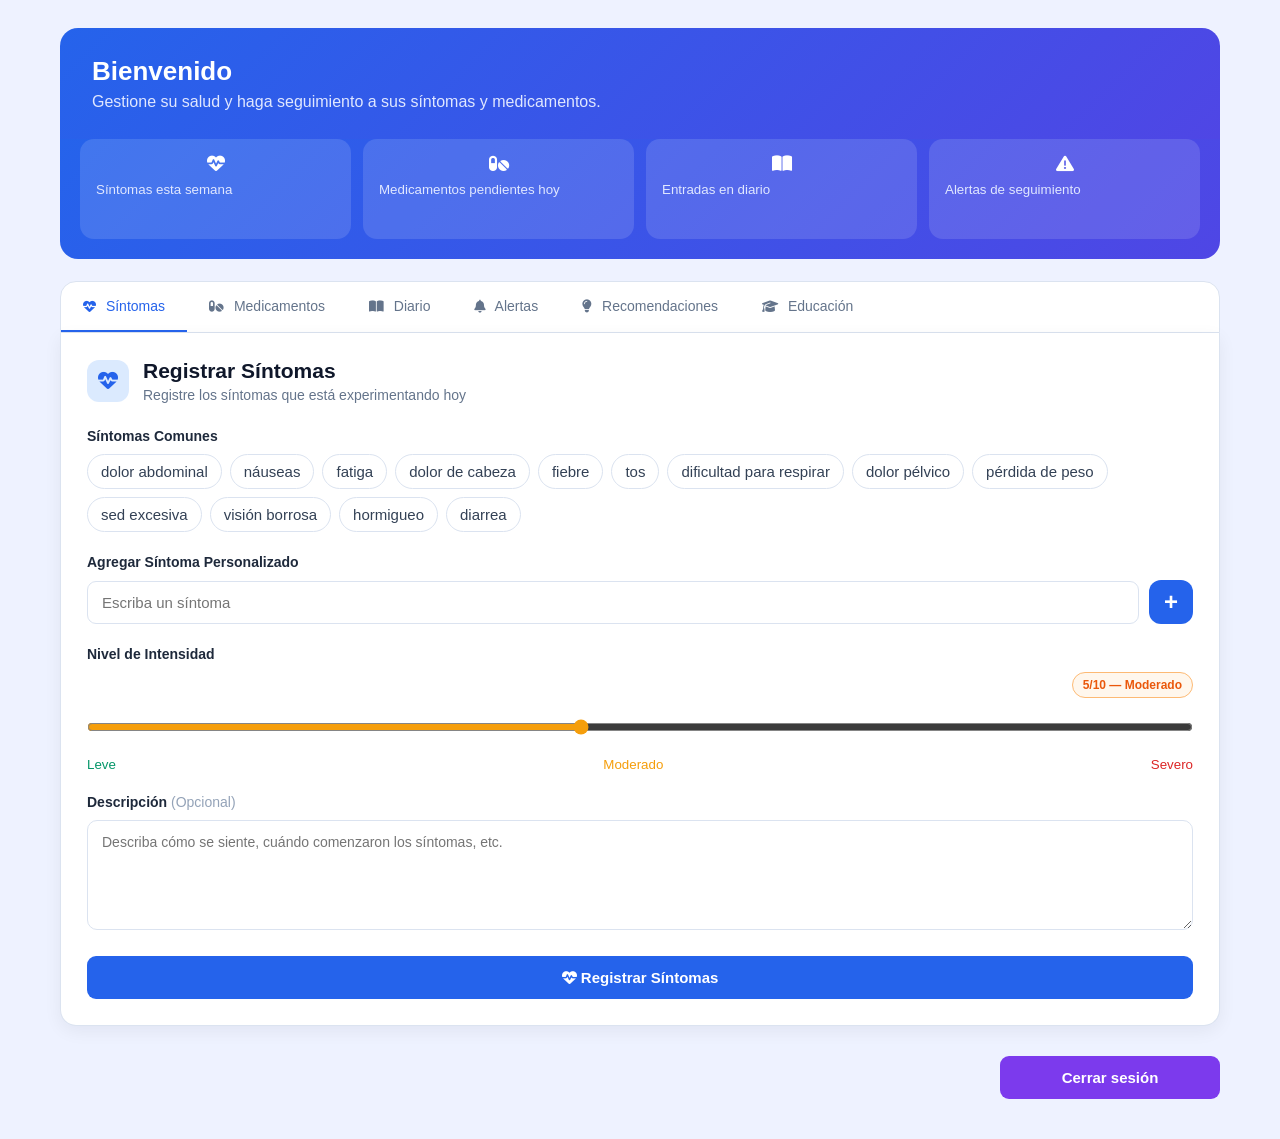
==== panelPaciente.html @ f6b85799 "Primer commit" ====
<!DOCTYPE html>
<html lang="es">

<head>

    <meta charset="UTF-8">
    <meta name="viewport" content="width=device-width, initial-scale=1.0">

    <title>Sistema PyP - Panel del Paciente</title>

    <link rel="stylesheet" href="style.css">

    <link
        rel="stylesheet"
        href="https://cdnjs.cloudflare.com/ajax/libs/font-awesome/6.5.2/css/all.min.css"
    >

</head>


<body>

    <div class="panel">


        <!-- =========================
             ENCABEZADO
             ========================= -->

        <header class="encabezado-paciente">

            <div>

                <h1>Bienvenido</h1>

                <p>
                    Gestione su salud y haga seguimiento a sus síntomas y medicamentos.
                </p>

            </div>

        </header>



        <!-- =========================
             RESUMEN
             ========================= -->

        <section class="resumen">

            <div class="tarjeta-resumen">

                <span class="icono">
                    <i class="fa-solid fa-heart-pulse"></i>
                </span>

                <small>
                    Síntomas esta semana
                </small>

            </div>


            <div class="tarjeta-resumen">

                <span class="icono">
                    <i class="fa-solid fa-pills"></i>
                </span>

                <small>
                    Medicamentos pendientes hoy
                </small>

            </div>


            <div class="tarjeta-resumen">

                <span class="icono">
                    <i class="fa-solid fa-book-open"></i>
                </span>

                <small>
                    Entradas en diario
                </small>

            </div>


            <div class="tarjeta-resumen">

                <span class="icono">
                    <i class="fa-solid fa-triangle-exclamation"></i>
                </span>

                <small>
                    Alertas de seguimiento
                </small>

            </div>

        </section>



        <!-- =========================
             NAVEGACIÓN
             ========================= -->

        <nav class="navegacion">

            <a
                href="#sintomas"
                class="activo"
                onclick="mostrarModulo('sintomas', this)"
            >
                <i class="fa-solid fa-heart-pulse"></i>
                Síntomas
            </a>


            <a
                href="#medicamentos"
                onclick="mostrarModulo('medicamentos', this)"
            >
                <i class="fa-solid fa-pills"></i>
                Medicamentos
            </a>


            <a
                href="#diario"
                onclick="mostrarModulo('diario', this)"
            >
                <i class="fa-solid fa-book-open"></i>
                Diario
            </a>


            <a
                href="#alertas"
                onclick="mostrarModulo('alertas', this)"
            >
                <i class="fa-solid fa-bell"></i>
                Alertas
            </a>


            <a
                href="#recomendaciones"
                onclick="mostrarModulo('recomendaciones', this)"
            >
                <i class="fa-solid fa-lightbulb"></i>
                Recomendaciones
            </a>


            <a
                href="#educacion"
                onclick="mostrarModulo('educacion', this)"
            >
                <i class="fa-solid fa-graduation-cap"></i>
                Educación
            </a>

        </nav>



        <!-- =========================
             CONTENIDO
             ========================= -->

        <main class="contenido-panel">


            <!-- =========================
                 SÍNTOMAS
                 ========================= -->

            <section id="sintomas">

                <div class="titulo-seccion">

                    <div class="icono-seccion">

                        <i class="fa-solid fa-heart-pulse"></i>

                    </div>


                    <div>

                        <h2>
                            Registrar Síntomas
                        </h2>

                        <p>
                            Registre los síntomas que está experimentando hoy
                        </p>

                    </div>

                </div>



                <h3>
                    Síntomas Comunes
                </h3>


                <div class="sintomas">

                    <button type="button">
                        dolor abdominal
                    </button>

                    <button type="button">
                        náuseas
                    </button>

                    <button type="button">
                        fatiga
                    </button>

                    <button type="button">
                        dolor de cabeza
                    </button>

                    <button type="button">
                        fiebre
                    </button>

                    <button type="button">
                        tos
                    </button>

                    <button type="button">
                        dificultad para respirar
                    </button>

                    <button type="button">
                        dolor pélvico
                    </button>

                    <button type="button">
                        pérdida de peso
                    </button>

                    <button type="button">
                        sed excesiva
                    </button>

                    <button type="button">
                        visión borrosa
                    </button>

                    <button type="button">
                        hormigueo
                    </button>

                    <button type="button">
                        diarrea
                    </button>

                </div>



                <h3>
                    Agregar Síntoma Personalizado
                </h3>


                <div class="campo-sintoma">

                    <input
                        type="text"
                        placeholder="Escriba un síntoma"
                    >

                    <button
                        type="button"
                        class="boton-agregar"
                    >
                        +
                    </button>

                </div>



                <h3>
                    Nivel de Intensidad
                </h3>


                <div class="intensidad">

                    <span>
                        5/10 — Moderado
                    </span>


                    <input
                        type="range"
                        min="1"
                        max="10"
                        value="5"
                    >


                    <div class="niveles">

                        <small>
                            Leve
                        </small>

                        <small>
                            Moderado
                        </small>

                        <small>
                            Severo
                        </small>

                    </div>

                </div>



                <h3>
                    Descripción
                    <span>(Opcional)</span>
                </h3>


                <textarea
                    placeholder="Describa cómo se siente, cuándo comenzaron los síntomas, etc."
                ></textarea>



                <button
                    class="boton-principal"
                    type="button"
                >

                    <i class="fa-solid fa-heart-pulse"></i>

                    Registrar Síntomas

                </button>

            </section>



            <!-- =========================
                 MEDICAMENTOS
                 ========================= -->

            <section
                id="medicamentos"
                class="modulo-paciente"
            >

                <div class="titulo-seccion">

                    <div class="icono-seccion icono-medicamentos">

                        <i class="fa-solid fa-pills"></i>

                    </div>


                    <div>

                        <h2>
                            Gestión de Medicamentos
                        </h2>

                        <p>
                            Registre y haga seguimiento a sus medicamentos.
                        </p>

                    </div>

                </div>



                <div class="formulario-medicamento">

                    <div>

                        <label>
                            Medicamento
                        </label>

                        <input
                            type="text"
                            placeholder="Ej. Acetaminofén"
                        >

                    </div>


                    <div>

                        <label>
                            Dosis
                        </label>

                        <input
                            type="text"
                            placeholder="Ej. 500 mg"
                        >

                    </div>


                    <div>

                        <label>
                            Frecuencia
                        </label>

                        <input
                            type="text"
                            placeholder="Ej. Cada 8 horas"
                        >

                    </div>


                    <div>

                        <label>
                            Hora
                        </label>

                        <input type="time">

                    </div>

                </div>



                <button
                    type="button"
                    class="boton-principal"
                >

                    <i class="fa-solid fa-plus"></i>

                    Agregar medicamento

                </button>



                <h3>
                    Medicamentos registrados
                </h3>


                <div class="tarjeta-medicamento">

                    <div class="medicamento-icono">

                        <i class="fa-solid fa-pills"></i>

                    </div>


                    <div>

                        <strong>
                            Acetaminofén
                        </strong>

                        <p>
                            500 mg · Cada 8 horas · 8:00 a. m.
                        </p>

                        <small>
                            Próxima toma: 8:00 p. m.
                        </small>

                    </div>

                </div>

            </section>



            <!-- =========================
                 DIARIO
                 ========================= -->

            <section
                id="diario"
                class="modulo-paciente"
            >

                <div class="titulo-seccion">

                    <div class="icono-seccion icono-diario">

                        <i class="fa-solid fa-book-open"></i>

                    </div>


                    <div>

                        <h2>
                            Diario de Salud
                        </h2>

                        <p>
                            Registre cómo se siente y haga seguimiento a su bienestar.
                        </p>

                    </div>

                </div>



                <label>
                    ¿Cómo se siente hoy?
                </label>


                <textarea
                    placeholder="Escriba cómo se siente, cambios en su estado de ánimo, síntomas u otra información importante..."
                ></textarea>



                <button
                    type="button"
                    class="boton-principal"
                >

                    <i class="fa-solid fa-floppy-disk"></i>

                    Guardar entrada

                </button>



                <h3>
                    Última entrada
                </h3>


                <div class="entrada-diario">

                    <strong>
                        Hoy
                    </strong>

                    <p>
                        Me siento mejor que ayer. Presenté un poco de cansancio durante la mañana.
                    </p>

                </div>

            </section>



            <!-- =========================
                 ALERTAS
                 ========================= -->

            <section
                id="alertas"
                class="modulo-paciente"
            >

                <div class="titulo-seccion">

                    <div class="icono-seccion icono-alertas">

                        <i class="fa-solid fa-bell"></i>

                    </div>


                    <div>

                        <h2>
                            Alertas
                        </h2>

                        <p>
                            Revise sus recordatorios y alertas de seguimiento.
                        </p>

                    </div>

                </div>



                <div class="tarjeta-alerta">

                    <div class="alerta-icono">

                        <i class="fa-solid fa-pills"></i>

                    </div>


                    <div>

                        <strong>
                            Recordatorio de medicamento
                        </strong>

                        <p>
                            Recuerde tomar Acetaminofén 500 mg.
                        </p>

                        <small>
                            Próxima toma: 8:00 p. m.
                        </small>

                    </div>

                </div>



                <div class="tarjeta-alerta alerta-seguimiento">

                    <div class="alerta-icono">

                        <i class="fa-solid fa-heart-pulse"></i>

                    </div>


                    <div>

                        <strong>
                            Seguimiento de síntomas
                        </strong>

                        <p>
                            Se recomienda continuar registrando los síntomas para observar su evolución.
                        </p>

                    </div>

                </div>

            </section>



            <!-- =========================
                 RECOMENDACIONES
                 ========================= -->

            <section
                id="recomendaciones"
                class="modulo-paciente"
            >

                <div class="titulo-seccion">

                    <div class="icono-seccion icono-recomendaciones">

                        <i class="fa-solid fa-lightbulb"></i>

                    </div>


                    <div>

                        <h2>
                            Recomendaciones
                        </h2>

                        <p>
                            Recomendaciones generales de promoción y prevención.
                        </p>

                    </div>

                </div>



                <div class="lista-recomendaciones">


                    <div class="tarjeta-recomendacion">

                        <i class="fa-solid fa-glass-water"></i>

                        <div>

                            <strong>
                                Mantenga una buena hidratación
                            </strong>

                            <p>
                                Consuma agua durante el día y mantenga hábitos adecuados de hidratación.
                            </p>

                        </div>

                    </div>



                    <div class="tarjeta-recomendacion">

                        <i class="fa-solid fa-apple-whole"></i>

                        <div>

                            <strong>
                                Alimentación equilibrada
                            </strong>

                            <p>
                                Procure mantener una alimentación variada y equilibrada.
                            </p>

                        </div>

                    </div>



                    <div class="tarjeta-recomendacion">

                        <i class="fa-solid fa-person-walking"></i>

                        <div>

                            <strong>
                                Actividad física
                            </strong>

                            <p>
                                Realice actividad física de acuerdo con sus condiciones y posibilidades.
                            </p>

                        </div>

                    </div>



                    <div class="tarjeta-recomendacion">

                        <i class="fa-solid fa-user-doctor"></i>

                        <div>

                            <strong>
                                Consulta profesional
                            </strong>

                            <p>
                                Ante síntomas persistentes o preocupantes, consulte a un profesional de salud.
                            </p>

                        </div>

                    </div>


                </div>



                <div class="nota-preventiva">

                    <i class="fa-solid fa-circle-info"></i>

                    Las recomendaciones son de carácter preventivo y educativo
                    y no sustituyen la valoración de un profesional de salud.

                </div>

            </section>



            <!-- =========================
                 EDUCACIÓN
                 ========================= -->

            <section
                id="educacion"
                class="modulo-paciente"
            >

                <div class="titulo-seccion">

                    <div class="icono-seccion icono-educacion">

                        <i class="fa-solid fa-graduation-cap"></i>

                    </div>


                    <div>

                        <h2>
                            Material Educativo
                        </h2>

                        <p>
                            Información para fortalecer sus hábitos de prevención.
                        </p>

                    </div>

                </div>



                <div class="material-grid">


                    <div class="tarjeta-educativa">

                        <i class="fa-solid fa-apple-whole"></i>

                        <h3>
                            Alimentación saludable
                        </h3>

                        <p>
                            Recomendaciones para mantener hábitos de alimentación saludables.
                        </p>

                        <button type="button">
                            Ver información
                        </button>

                    </div>



                    <div class="tarjeta-educativa">

                        <i class="fa-solid fa-person-running"></i>

                        <h3>
                            Actividad física
                        </h3>

                        <p>
                            Importancia de mantener actividad física de manera regular.
                        </p>

                        <button type="button">
                            Ver información
                        </button>

                    </div>



                    <div class="tarjeta-educativa">

                        <i class="fa-solid fa-shield-heart"></i>

                        <h3>
                            Prevención de enfermedades
                        </h3>

                        <p>
                            Información general sobre hábitos de prevención y cuidado de la salud.
                        </p>

                        <button type="button">
                            Ver información
                        </button>

                    </div>



                    <div class="tarjeta-educativa">

                        <i class="fa-solid fa-capsules"></i>

                        <h3>
                            Uso responsable de medicamentos
                        </h3>

                        <p>
                            Recomendaciones generales para el uso adecuado y responsable de medicamentos.
                        </p>

                        <button type="button">
                            Ver información
                        </button>

                    </div>


                </div>

            </section>


        </main>



        <!-- =========================
             CERRAR SESIÓN
             ========================= -->

        <div class="cerrar">

            <button
                type="button"
                onclick="window.location.href='index.html'"
            >
                Cerrar sesión
            </button>

        </div>


    </div>



    <!-- =========================
         JAVASCRIPT
         CAMBIO DE MÓDULOS
         ========================= -->

    <script>

        function mostrarModulo(id, enlace) {

            // Ocultar todos los módulos
            const modulos = document.querySelectorAll(
                '.contenido-panel > section'
            );

            modulos.forEach(function(modulo) {

                modulo.style.display = 'none';

            });


            // Mostrar el módulo seleccionado
            const moduloSeleccionado =
                document.getElementById(id);

            if (moduloSeleccionado) {

                moduloSeleccionado.style.display = 'block';

            }


            // Quitar la clase activo de todos los enlaces
            const enlaces =
                document.querySelectorAll('.navegacion a');

            enlaces.forEach(function(item) {

                item.classList.remove('activo');

            });


            // Activar el enlace seleccionado
            enlace.classList.add('activo');

        }



        // Mostrar Síntomas al abrir el panel

        document.addEventListener(
            'DOMContentLoaded',
            function() {

                const modulos =
                    document.querySelectorAll(
                        '.contenido-panel > section'
                    );


                modulos.forEach(function(modulo) {

                    modulo.style.display = 'none';

                });


                const sintomas =
                    document.getElementById('sintomas');


                if (sintomas) {

                    sintomas.style.display = 'block';

                }

            }
        );

    </script>


</body>

</html>
---- style.css ----
/* =========================
   ESTILOS GENERALES
   Sistema PyP
   ========================= */

* {
    box-sizing: border-box;
}

body {
    margin: 0;
    font-family: Arial, Helvetica, sans-serif;
    background: #eef2ff;
    color: #1e3a5f;
}

/* =========================
   CONTENEDOR PRINCIPAL
   ========================= */

.contenedor {
    min-height: 100vh;
    display: flex;
    justify-content: center;
    align-items: center;
    padding: 30px 20px;
}

/* =========================
   TARJETAS / FORMULARIOS
   ========================= */

.login {
    background: white;
    padding: 35px;
    border-radius: 18px;
    width: 100%;
    max-width: 420px;
    text-align: center;
    box-shadow: 0 8px 30px rgba(37, 99, 235, 0.15);
}

/* =========================
   TÍTULOS
   ========================= */

.login h1 {
    margin-top: 0;
    margin-bottom: 8px;
    color: #2563eb;
    font-size: 30px;
}

.subtitulo {
    color: #64748b;
    font-weight: normal;
    margin-top: 0;
    margin-bottom: 25px;
}

/* =========================
   CAMPOS
   ========================= */

input,
select {
    width: 100%;
    padding: 12px 14px;
    margin: 8px 0;
    border-radius: 9px;
    border: 1px solid #dbe3f0;
    background: #ffffff;
    color: #334155;
    font-size: 15px;
    outline: none;
    transition: 0.2s;
}

input:focus,
select:focus {
    border-color: #2563eb;
    box-shadow: 0 0 0 3px rgba(37, 99, 235, 0.12);
}

select {
    cursor: pointer;
}

/* =========================
   ETIQUETAS
   ========================= */

label {
    display: block;
    text-align: left;
    margin-top: 12px;
    margin-bottom: 4px;
    font-weight: bold;
    font-size: 14px;
    color: #334155;
}

/* =========================
   BOTONES
   ========================= */

button {
    width: 100%;
    padding: 13px;
    margin-top: 12px;
    background: #2563eb;
    color: white;
    border: none;
    border-radius: 9px;
    cursor: pointer;
    font-size: 15px;
    font-weight: bold;
    transition: 0.2s;
}

button:hover {
    background: #1d4ed8;
    transform: translateY(-1px);
}

/* Botón secundario */

.volver {
    margin-top: 12px;
    background: #7c3aed;
}

.volver:hover {
    background: #6d28d9;
}

/* =========================
   FILAS DE FORMULARIO
   ========================= */

.fila {
    display: flex;
    gap: 12px;
}

.fila input,
.fila select {
    width: 100%;
}

/* =========================
   MENSAJES
   ========================= */

.mensaje {
    text-align: center;
    color: #555;
    line-height: 1.5;
    margin-top: 15px;
}

/* =========================
   LISTAS
   ========================= */

.lista {
    text-align: left;
    margin: 20px 0;
    padding-left: 25px;
    color: #444;
    line-height: 1.8;
}

.lista li {
    margin-bottom: 8px;
}

/* =========================
   PIE DE PÁGINA
   ========================= */

.pie {
    margin-top: 20px;
    font-size: 12px;
    color: #64748b;
}

/* =========================
   BOTONES AGRUPADOS
   ========================= */

.botones {
    margin-top: 20px;
}

/* =========================
   ADAPTACIÓN A CELULAR
   ========================= */

@media (max-width: 600px) {

    .contenedor {
        padding: 20px 12px;
    }

    .login {
        padding: 25px 20px;
    }

    .fila {
        flex-direction: column;
        gap: 0;
    }

    .login h1 {
        font-size: 26px;
    }
}
/* =========================
   PANEL DEL PACIENTE
   ========================= */

.panel {
    width: 100%;
    max-width: 1200px;
    margin: 0 auto;
    padding: 28px 20px 40px;
}

/* Encabezado azul */

.encabezado-paciente {
    background: linear-gradient(135deg, #2563eb, #4f46e5);
    color: white;
    padding: 28px 32px;
    border-radius: 18px 18px 0 0;
}

.encabezado-paciente h1 {
    margin: 0 0 6px;
    font-size: 26px;
}

.encabezado-paciente p {
    margin: 0;
    color: #e0e7ff;
}

/* Tarjetas resumen */

.resumen {
    display: grid;
    grid-template-columns: repeat(4, 1fr);
    gap: 12px;
    background: linear-gradient(135deg, #2563eb, #4f46e5);
    padding: 0 20px 20px;
    border-radius: 0 0 18px 18px;
}

.tarjeta-resumen {
    background: rgba(255, 255, 255, 0.13);
    border-radius: 14px;
    padding: 16px;
    color: white;
    display: flex;
    flex-direction: column;
    min-height: 100px;
}

.tarjeta-resumen .icono {
    font-size: 20px;
    margin-bottom: 4px;
}

.tarjeta-resumen strong {
    font-size: 24px;
}

.tarjeta-resumen small {
    margin-top: 5px;
    color: #e0e7ff;
}

/* Navegación */

.navegacion {
    margin-top: 22px;
    background: white;
    border: 1px solid #dbe3f0;
    border-radius: 16px 16px 0 0;
    display: flex;
    overflow-x: auto;
}

.navegacion a {
    text-decoration: none;
    color: #64748b;
    padding: 16px 22px;
    border-bottom: 2px solid transparent;
    font-size: 14px;
    white-space: nowrap;
}

.navegacion a:hover,
.navegacion a.activo {
    color: #2563eb;
    border-bottom-color: #2563eb;
}

/* Contenido principal */

.contenido-panel {
    background: white;
    border: 1px solid #dbe3f0;
    border-top: none;
    padding: 26px;
    border-radius: 0 0 16px 16px;
    box-shadow: 0 5px 18px rgba(15, 23, 42, 0.06);
}

.titulo-seccion {
    display: flex;
    align-items: center;
    gap: 14px;
    margin-bottom: 25px;
}

.icono-seccion {
    width: 42px;
    height: 42px;
    border-radius: 12px;
    display: flex;
    align-items: center;
    justify-content: center;
    background: #dbeafe;
    color: #2563eb;
    font-size: 22px;
}

.titulo-seccion h2 {
    margin: 0;
    color: #0f172a;
    font-size: 21px;
}

.titulo-seccion p {
    margin: 4px 0 0;
    color: #64748b;
    font-size: 14px;
}

.contenido-panel h3 {
    margin: 22px 0 10px;
    font-size: 14px;
    color: #1e293b;
}

.contenido-panel h3 span {
    color: #94a3b8;
    font-weight: normal;
}

/* Botones de síntomas */

.sintomas {
    display: flex;
    flex-wrap: wrap;
    gap: 8px;
}

.sintomas button {
    width: auto;
    margin: 0;
    background: white;
    color: #334155;
    border: 1px solid #dbe3f0;
    border-radius: 20px;
    padding: 8px 13px;
    font-weight: normal;
}

.sintomas button:hover {
    background: #eff6ff;
    color: #2563eb;
    border-color: #93c5fd;
    transform: none;
}

/* Campo síntoma */

.campo-sintoma {
    display: flex;
    gap: 10px;
    align-items: center;
}

.campo-sintoma input {
    margin: 0;
}

.boton-agregar {
    width: 44px;
    min-width: 44px;
    height: 44px;
    margin: 0;
    padding: 0;
    border-radius: 12px;
    font-size: 24px;
}

/* Intensidad */

.intensidad {
    position: relative;
}

.intensidad > span {
    display: block;
    width: fit-content;
    margin-left: auto;
    margin-bottom: 8px;
    background: #fff7ed;
    color: #ea580c;
    border: 1px solid #fdba74;
    padding: 5px 10px;
    border-radius: 20px;
    font-size: 12px;
    font-weight: bold;
}

.intensidad input[type="range"] {
    width: 100%;
    margin: 0;
    accent-color: #f59e0b;
}

.niveles {
    display: flex;
    justify-content: space-between;
    margin-top: 5px;
}

.niveles small:nth-child(1) {
    color: #059669;
}

.niveles small:nth-child(2) {
    color: #f59e0b;
}

.niveles small:nth-child(3) {
    color: #dc2626;
}

/* Descripción */

textarea {
    width: 100%;
    min-height: 110px;
    padding: 13px 14px;
    border: 1px solid #dbe3f0;
    border-radius: 10px;
    font-family: Arial, Helvetica, sans-serif;
    font-size: 14px;
    resize: vertical;
    outline: none;
}

textarea:focus {
    border-color: #2563eb;
    box-shadow: 0 0 0 3px rgba(37, 99, 235, 0.12);
}

/* Botón principal */

.boton-principal {
    margin-top: 22px;
    background: #2563eb;
}

/* Cerrar sesión */

.cerrar {
    max-width: 220px;
    margin: 18px 0 0 auto;
}

.cerrar button {
    background: #7c3aed;
}

.cerrar button:hover {
    background: #6d28d9;
}

/* Responsive */

@media (max-width: 800px) {

    .resumen {
        grid-template-columns: repeat(2, 1fr);
    }

    .navegacion {
        overflow-x: auto;
    }
}

@media (max-width: 520px) {

    .panel {
        padding: 15px 10px 30px;
    }

    .encabezado-paciente {
        padding: 22px 18px;
    }

    .resumen {
        grid-template-columns: 1fr;
        padding: 0 14px 14px;
    }

    .contenido-panel {
        padding: 18px;
    }

    .campo-sintoma {
        align-items: stretch;
    }
}
/* =========================
   PANEL PERSONAL DE SALUD
   ========================= */

.salud-panel {
    max-width: 1200px;
}

/* Encabezado morado */

.encabezado-salud {
    background: linear-gradient(135deg, #7c3aed, #8b00e8);
    color: white;
    padding: 22px 26px;
    border-radius: 18px;
    box-shadow: 0 6px 20px rgba(124, 58, 237, 0.18);
}

.volver-busqueda {
    font-size: 14px;
    margin-bottom: 18px;
}

.paciente-info {
    display: flex;
    align-items: center;
    gap: 14px;
}

.avatar-paciente {
    width: 48px;
    height: 48px;
    border-radius: 12px;
    background: rgba(255, 255, 255, 0.18);
    display: flex;
    align-items: center;
    justify-content: center;
    font-weight: bold;
    font-size: 16px;
}

.paciente-info h1 {
    margin: 0;
    font-size: 20px;
}

.paciente-info p {
    margin: 3px 0;
    font-size: 13px;
    color: #ede9fe;
}

.datos-paciente {
    display: flex;
    gap: 9px;
    font-size: 12px;
    color: #ede9fe;
}

/* Navegación de salud */

.navegacion-salud {
    margin-top: 18px;
}

.navegacion-salud a {
    color: #64748b;
}

.navegacion-salud a:hover,
.navegacion-salud a.activo-salud {
    color: #7c3aed;
    border-bottom-color: #7c3aed;
}

/* Contenido */

.contenido-salud {
    background: white;
    border: 1px solid #dbe3f0;
    border-top: none;
    padding: 18px 16px;
    border-radius: 0 0 16px 16px;
    box-shadow: 0 5px 18px rgba(15, 23, 42, 0.06);
}

.solo-lectura {
    color: #94a3b8;
    font-size: 12px;
    margin: 0 0 14px 2px;
}

/* Registros */

.registro-sintoma {
    position: relative;
    background: #f8fafc;
    border: 1px solid #dbe3f0;
    border-radius: 14px;
    padding: 15px 16px;
    margin-bottom: 10px;
}

.fecha {
    color: #94a3b8;
    font-size: 12px;
    margin-bottom: 9px;
}

.etiquetas {
    display: flex;
    gap: 7px;
    flex-wrap: wrap;
}

.etiquetas span {
    background: white;
    border: 1px solid #dbe3f0;
    color: #334155;
    padding: 5px 9px;
    border-radius: 20px;
    font-size: 12px;
}

.registro-sintoma p {
    color: #64748b;
    font-size: 12px;
    margin: 10px 0 0;
}

/* Indicadores de intensidad */

.intensidad-moderada,
.intensidad-severa {
    position: absolute;
    top: 13px;
    right: 13px;
    padding: 5px 9px;
    border-radius: 20px;
    font-size: 11px;
    font-weight: bold;
}

.intensidad-moderada {
    background: #fff7ed;
    color: #ea580c;
    border: 1px solid #fed7aa;
}

.intensidad-severa {
    background: #fee2e2;
    color: #dc2626;
    border: 1px solid #fecaca;
}

/* Botón cerrar */

.salud-panel .cerrar button {
    background: #7c3aed;
}

.salud-panel .cerrar button:hover {
    background: #6d28d9;
}

/* Responsive */

@media (max-width: 600px) {

    .paciente-info {
        align-items: flex-start;
    }

    .datos-paciente {
        flex-wrap: wrap;
    }

    .intensidad-moderada,
    .intensidad-severa {
        position: static;
        display: inline-block;
        margin-bottom: 8px;
    }
}
/* Iconos */

.navegacion i {
    margin-right: 6px;
    font-size: 13px;
}

.tarjeta-resumen .icono {
    display: flex;
    align-items: center;
    justify-content: center;
}

.tarjeta-resumen .icono i {
    font-size: 18px;
}

.icono-seccion i {
    font-size: 20px;
}
/* =========================
   MÓDULOS DEL PACIENTE
   ========================= */

.modulo-paciente {
    margin-top: 28px;
    padding: 26px;
    background: white;
    border: 1px solid #dbe3f0;
    border-radius: 16px;
    box-shadow: 0 5px 18px rgba(15, 23, 42, 0.06);
}


/* Iconos de cada módulo */

.icono-medicamentos {
    background: #dcfce7;
    color: #16a34a;
}

.icono-diario {
    background: #fef3c7;
    color: #d97706;
}

.icono-alertas {
    background: #fee2e2;
    color: #dc2626;
}

.icono-recomendaciones {
    background: #fef3c7;
    color: #d97706;
}

.icono-educacion {
    background: #ede9fe;
    color: #7c3aed;
}


/* =========================
   MEDICAMENTOS
   ========================= */

.formulario-medicamento {
    display: grid;
    grid-template-columns: 2fr 1fr 1fr 1fr;
    gap: 12px;
}

.formulario-medicamento label {
    margin-top: 0;
}

.tarjeta-medicamento {
    display: flex;
    align-items: center;
    gap: 14px;
    padding: 16px;
    background: #f8fafc;
    border: 1px solid #dbe3f0;
    border-radius: 14px;
}

.medicamento-icono {
    width: 44px;
    height: 44px;
    border-radius: 12px;
    background: #dcfce7;
    color: #16a34a;
    display: flex;
    align-items: center;
    justify-content: center;
    font-size: 20px;
}

.tarjeta-medicamento strong {
    color: #1e293b;
}

.tarjeta-medicamento p {
    margin: 4px 0;
    color: #64748b;
    font-size: 13px;
}

.tarjeta-medicamento small {
    color: #16a34a;
    font-weight: bold;
}


/* =========================
   DIARIO
   ========================= */

.entrada-diario {
    padding: 16px;
    background: #f8fafc;
    border: 1px solid #dbe3f0;
    border-radius: 14px;
}

.entrada-diario strong {
    color: #475569;
    font-size: 13px;
}

.entrada-diario p {
    margin: 7px 0 0;
    color: #64748b;
    font-size: 14px;
}


/* =========================
   ALERTAS
   ========================= */

.tarjeta-alerta {
    display: flex;
    align-items: flex-start;
    gap: 14px;
    padding: 16px;
    margin-bottom: 12px;
    background: #fff7ed;
    border: 1px solid #fed7aa;
    border-radius: 14px;
}

.tarjeta-alerta.alerta-seguimiento {
    background: #eff6ff;
    border-color: #bfdbfe;
}

.alerta-icono {
    width: 42px;
    height: 42px;
    min-width: 42px;
    border-radius: 12px;
    background: white;
    color: #ea580c;
    display: flex;
    align-items: center;
    justify-content: center;
}

.alerta-seguimiento .alerta-icono {
    color: #2563eb;
}

.tarjeta-alerta strong {
    color: #1e293b;
}

.tarjeta-alerta p {
    margin: 5px 0;
    color: #64748b;
    font-size: 13px;
}

.tarjeta-alerta small {
    color: #94a3b8;
}


/* =========================
   RECOMENDACIONES
   ========================= */

.lista-recomendaciones {
    display: grid;
    grid-template-columns: 1fr 1fr;
    gap: 12px;
}

.tarjeta-recomendacion {
    display: flex;
    gap: 14px;
    padding: 17px;
    background: #f8fafc;
    border: 1px solid #dbe3f0;
    border-radius: 14px;
}

.tarjeta-recomendacion > i {
    font-size: 21px;
    color: #2563eb;
    margin-top: 3px;
}

.tarjeta-recomendacion strong {
    color: #1e293b;
    font-size: 14px;
}

.tarjeta-recomendacion p {
    margin: 5px 0 0;
    color: #64748b;
    font-size: 13px;
    line-height: 1.5;
}

.nota-preventiva {
    margin-top: 16px;
    padding: 12px 14px;
    background: #eff6ff;
    border-radius: 10px;
    color: #475569;
    font-size: 12px;
}

.nota-preventiva i {
    color: #2563eb;
    margin-right: 5px;
}


/* =========================
   MATERIAL EDUCATIVO
   ========================= */

.material-grid {
    display: grid;
    grid-template-columns: repeat(2, 1fr);
    gap: 15px;
}

.tarjeta-educativa {
    padding: 20px;
    background: #f8fafc;
    border: 1px solid #dbe3f0;
    border-radius: 14px;
}

.tarjeta-educativa > i {
    width: 42px;
    height: 42px;
    display: flex;
    align-items: center;
    justify-content: center;
    background: #ede9fe;
    color: #7c3aed;
    border-radius: 12px;
    font-size: 20px;
}

.tarjeta-educativa h3 {
    margin: 14px 0 7px;
    color: #1e293b;
}

.tarjeta-educativa p {
    color: #64748b;
    font-size: 13px;
    line-height: 1.5;
    min-height: 40px;
}

.tarjeta-educativa button {
    margin-top: 10px;
    width: auto;
    padding: 9px 15px;
    font-size: 13px;
}


/* =========================
   RESPONSIVE
   ========================= */

@media (max-width: 850px) {

    .formulario-medicamento {
        grid-template-columns: 1fr 1fr;
    }

    .lista-recomendaciones,
    .material-grid {
        grid-template-columns: 1fr;
    }
}


@media (max-width: 520px) {

    .modulo-paciente {
        padding: 18px;
    }

    .formulario-medicamento {
        grid-template-columns: 1fr;
    }
}
/* =========================
   NAVEGACIÓN ENTRE MÓDULOS
   ========================= */

.modulo-oculto {
    display: none;
}
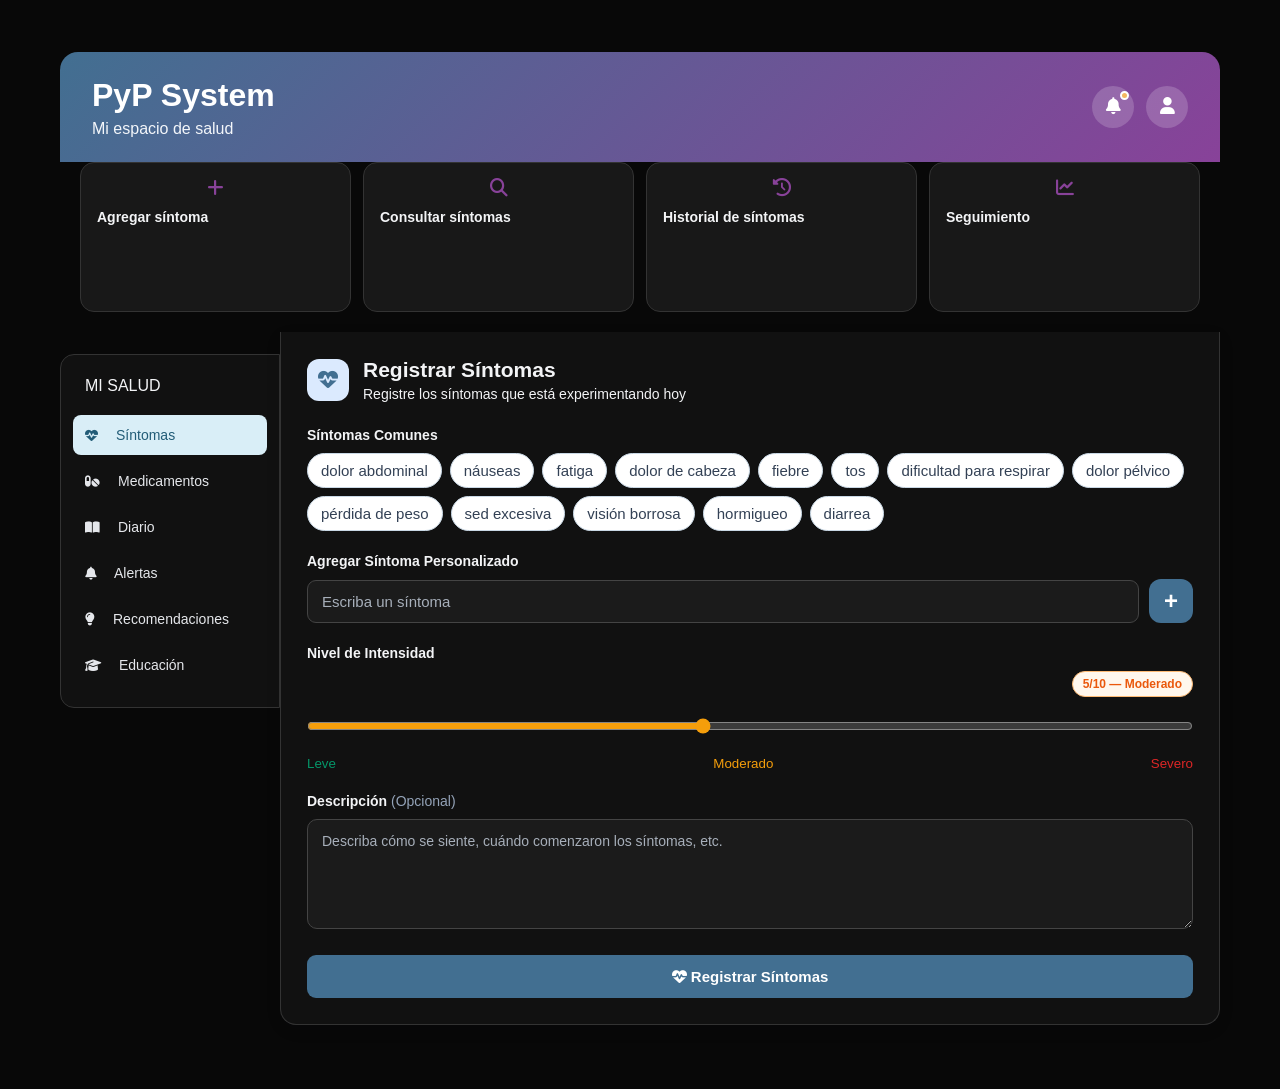
==== commit 4d3bed9c: "feat: Diseño de interfaces mejorado." ====
--- a/panelPaciente.html
+++ b/panelPaciente.html
@@ -1,1037 +1,2093 @@
 <!DOCTYPE html>
+
 <html lang="es">
 
+
+
 <head>
 
+
+
     <meta charset="UTF-8">
+
     <meta name="viewport" content="width=device-width, initial-scale=1.0">
 
+
+
     <title>Sistema PyP - Panel del Paciente</title>
 
+
+
     <link rel="stylesheet" href="style.css">
 
+
+
     <link
+
         rel="stylesheet"
+
         href="https://cdnjs.cloudflare.com/ajax/libs/font-awesome/6.5.2/css/all.min.css"
+
     >
 
+
+
 </head>
 
 
+
+
+
 <body>
 
+
+
     <div class="panel">
 
 
+
+
+
         <!-- =========================
+
              ENCABEZADO
+
              ========================= -->
 
+
+
         <header class="encabezado-paciente">
 
-            <div>
-
-                <h1>Bienvenido</h1>
-
-                <p>
-                    Gestione su salud y haga seguimiento a sus síntomas y medicamentos.
-                </p>
+
+
+    <div class="bienvenida-paciente">
+
+        <h1>PyP System</h1>
+
+        <p>Mi espacio de salud</p>
+
+    </div>
+
+
+
+    <div class="acciones-usuario">
+
+        <div class="desplegable-usuario">
+
+            <button type="button" class="boton-icono"
+
+                    onclick="alternarDesplegable('panel-notificaciones')"
+
+                    aria-label="Notificaciones">
+
+                <i class="fa-solid fa-bell"></i>
+
+                <span class="punto-notificacion"></span>
+
+            </button>
+
+
+
+            <div id="panel-notificaciones" class="menu-desplegable oculto">
+
+                <h3>Notificaciones</h3>
+
+
+
+                <div class="notificacion">
+
+                    <strong>Solicitud de acceso</strong>
+
+                    <p>Un profesional de salud solicita consultar tus registros.</p>
+
+                    <button type="button"
+
+                            onclick="mostrarSolicitud()">
+
+                        Revisar solicitud
+
+                    </button>
+
+                </div>
+
+
+
+                <a href="#alertas"
+
+                   onclick="alternarDesplegable('panel-notificaciones')">
+
+                    Ver todas las alertas
+
+                </a>
 
             </div>
 
-        </header>
+        </div>
+
+
+
+        <div class="desplegable-usuario">
+
+            <button type="button" class="boton-icono boton-perfil"
+
+                    onclick="alternarDesplegable('panel-perfil')"
+
+                    aria-label="Abrir perfil">
+
+                <i class="fa-solid fa-user"></i>
+
+            </button>
+
+
+
+            <div id="panel-perfil" class="menu-desplegable oculto">
+
+                <h3>Mi cuenta</h3>
+
+                <button type="button" onclick="mostrarSolicitud()">Privacidad y permisos</button>
+
+                <button type="button">Configuración</button>
+
+                <button type="button"
+
+                        onclick="window.location.href='index.html'">
+
+                    Cerrar sesión
+
+                </button>
+
+            </div>
+
+        </div>
+
+    </div>
+
+</header>
+
+
+
+<div id="solicitud-acceso" class="modal-solicitud oculto">
+
+    <div class="contenido-solicitud">
+
+        <button type="button" class="cerrar-modal"
+
+                onclick="cerrarSolicitud()" aria-label="Cerrar">×</button>
+
+
+
+        <h2>Solicitud de acceso</h2>
+
+        <p><strong>Dra. Laura Martínez</strong></p>
+
+        <p>Medicina general · Profesional de ejemplo</p>
+
+        <p>Solicita consultar tus síntomas, medicamentos y diario de salud para realizar seguimiento preventivo.</p>
+
+
+
+        <div class="acciones-solicitud">
+
+            <button type="button" onclick="resolverSolicitud('autorizada')">
+
+                Autorizar acceso
+
+            </button>
+
+            <button type="button" class="boton-rechazar"
+
+                    onclick="resolverSolicitud('rechazada')">
+
+                Rechazar
+
+            </button>
+
+        </div>
+
+        <p id="resultado-solicitud" role="status"></p>
+
+    </div>
+
+</div>
+
+
+
+
 
 
 
         <!-- =========================
+
              RESUMEN
+
              ========================= -->
 
-        <section class="resumen">
-
-            <div class="tarjeta-resumen">
-
-                <span class="icono">
+
+
+
+
+
+
+<section class="resumen">
+
+
+
+    <div class="tarjeta-resumen">
+
+        <span class="icono"><i class="fa-solid fa-heart-pulse"></i></span>
+
+        <h3>Síntomas</h3>
+
+        <div class="opciones-resumen"></div>
+
+    </div>
+
+
+
+    <div class="tarjeta-resumen">
+
+        <span class="icono"><i class="fa-solid fa-pills"></i></span>
+
+        <h3>Medicamentos</h3>
+
+        <div class="opciones-resumen"></div>
+
+    </div>
+
+
+
+    <div class="tarjeta-resumen">
+
+        <span class="icono"><i class="fa-solid fa-book-open"></i></span>
+
+        <h3>Diario</h3>
+
+        <div class="opciones-resumen"></div>
+
+    </div>
+
+
+
+    <div class="tarjeta-resumen">
+
+        <span class="icono"><i class="fa-solid fa-triangle-exclamation"></i></span>
+
+        <h3>Alertas</h3>
+
+        <div class="opciones-resumen"></div>
+
+    </div>
+
+
+
+</section>
+
+
+
+
+
+        <!-- =========================
+
+             NAVEGACIÓN
+
+             ========================= -->
+
+
+
+
+
+
+
+<nav class="navegacion">
+
+
+
+    <div class="titulo-navegacion">MI SALUD</div>
+
+
+
+    <!-- SÍNTOMAS -->
+
+    <a href="#" class="activo"
+
+       onclick="mostrarModulo('sintomas', this); return false;">
+
+        <i class="fa-solid fa-heart-pulse"></i>
+
+        <span>Síntomas</span>
+
+    </a>
+
+
+
+    <!-- MEDICAMENTOS -->
+
+    <a href="#"
+
+       onclick="mostrarModulo('medicamentos', this); return false;">
+
+        <i class="fa-solid fa-pills"></i>
+
+        <span>Medicamentos</span>
+
+    </a>
+
+
+
+    <!-- DIARIO -->
+
+    <a href="#"
+
+       onclick="mostrarModulo('diario', this); return false;">
+
+        <i class="fa-solid fa-book-open"></i>
+
+        <span>Diario</span>
+
+    </a>
+
+
+
+    <!-- ALERTAS -->
+
+    <a href="#"
+
+       onclick="mostrarModulo('alertas', this); return false;">
+
+        <i class="fa-solid fa-bell"></i>
+
+        <span>Alertas</span>
+
+    </a>
+
+
+
+    <!-- RECOMENDACIONES -->
+
+    <a href="#"
+
+       onclick="mostrarModulo('recomendaciones', this); return false;">
+
+        <i class="fa-solid fa-lightbulb"></i>
+
+        <span>Recomendaciones</span>
+
+    </a>
+
+
+
+    <!-- EDUCACIÓN -->
+
+    <a href="#"
+
+       onclick="mostrarModulo('educacion', this); return false;">
+
+        <i class="fa-solid fa-graduation-cap"></i>
+
+        <span>Educación</span>
+
+    </a>
+
+
+
+</nav>
+
+
+
+
+
+
+
+
+
+        <!-- =========================
+
+             CONTENIDO
+
+             ========================= -->
+
+
+
+        <main class="contenido-panel">
+
+
+
+
+
+            <!-- =========================
+
+                 SÍNTOMAS
+
+                 ========================= -->
+
+
+
+            <section id="sintomas">
+
+
+
+                <div class="titulo-seccion">
+
+
+
+                    <div class="icono-seccion">
+
+
+
+                        <i class="fa-solid fa-heart-pulse"></i>
+
+
+
+                    </div>
+
+
+
+
+
+                    <div>
+
+
+
+                        <h2>
+
+                            Registrar Síntomas
+
+                        </h2>
+
+
+
+                        <p>
+
+                            Registre los síntomas que está experimentando hoy
+
+                        </p>
+
+
+
+                    </div>
+
+
+
+                </div>
+
+
+
+
+
+
+
+                <h3>
+
+                    Síntomas Comunes
+
+                </h3>
+
+
+
+
+
+                <div class="sintomas">
+
+
+
+                    <button type="button">
+
+                        dolor abdominal
+
+                    </button>
+
+
+
+                    <button type="button">
+
+                        náuseas
+
+                    </button>
+
+
+
+                    <button type="button">
+
+                        fatiga
+
+                    </button>
+
+
+
+                    <button type="button">
+
+                        dolor de cabeza
+
+                    </button>
+
+
+
+                    <button type="button">
+
+                        fiebre
+
+                    </button>
+
+
+
+                    <button type="button">
+
+                        tos
+
+                    </button>
+
+
+
+                    <button type="button">
+
+                        dificultad para respirar
+
+                    </button>
+
+
+
+                    <button type="button">
+
+                        dolor pélvico
+
+                    </button>
+
+
+
+                    <button type="button">
+
+                        pérdida de peso
+
+                    </button>
+
+
+
+                    <button type="button">
+
+                        sed excesiva
+
+                    </button>
+
+
+
+                    <button type="button">
+
+                        visión borrosa
+
+                    </button>
+
+
+
+                    <button type="button">
+
+                        hormigueo
+
+                    </button>
+
+
+
+                    <button type="button">
+
+                        diarrea
+
+                    </button>
+
+
+
+                </div>
+
+
+
+
+
+
+
+                <h3>
+
+                    Agregar Síntoma Personalizado
+
+                </h3>
+
+
+
+
+
+                <div class="campo-sintoma">
+
+
+
+                    <input
+
+                        type="text"
+
+                        placeholder="Escriba un síntoma"
+
+                    >
+
+
+
+                    <button
+
+                        type="button"
+
+                        class="boton-agregar"
+
+                    >
+
+                        +
+
+                    </button>
+
+
+
+                </div>
+
+
+
+
+
+
+
+                <h3>
+
+                    Nivel de Intensidad
+
+                </h3>
+
+
+
+
+
+                <div class="intensidad">
+
+
+
+                    <span>
+
+                        5/10 — Moderado
+
+                    </span>
+
+
+
+
+
+                    <input
+
+                        type="range"
+
+                        min="1"
+
+                        max="10"
+
+                        value="5"
+
+                    >
+
+
+
+
+
+                    <div class="niveles">
+
+
+
+                        <small>
+
+                            Leve
+
+                        </small>
+
+
+
+                        <small>
+
+                            Moderado
+
+                        </small>
+
+
+
+                        <small>
+
+                            Severo
+
+                        </small>
+
+
+
+                    </div>
+
+
+
+                </div>
+
+
+
+
+
+
+
+                <h3>
+
+                    Descripción
+
+                    <span>(Opcional)</span>
+
+                </h3>
+
+
+
+
+
+                <textarea
+
+                    placeholder="Describa cómo se siente, cuándo comenzaron los síntomas, etc."
+
+                ></textarea>
+
+
+
+
+
+
+
+                <button
+
+                    class="boton-principal"
+
+                    type="button"
+
+                >
+
+
+
                     <i class="fa-solid fa-heart-pulse"></i>
-                </span>
-
-                <small>
-                    Síntomas esta semana
-                </small>
-
-            </div>
-
-
-            <div class="tarjeta-resumen">
-
-                <span class="icono">
-                    <i class="fa-solid fa-pills"></i>
-                </span>
-
-                <small>
-                    Medicamentos pendientes hoy
-                </small>
-
-            </div>
-
-
-            <div class="tarjeta-resumen">
-
-                <span class="icono">
-                    <i class="fa-solid fa-book-open"></i>
-                </span>
-
-                <small>
-                    Entradas en diario
-                </small>
-
-            </div>
-
-
-            <div class="tarjeta-resumen">
-
-                <span class="icono">
-                    <i class="fa-solid fa-triangle-exclamation"></i>
-                </span>
-
-                <small>
-                    Alertas de seguimiento
-                </small>
-
-            </div>
-
-        </section>
-
-
-
-        <!-- =========================
-             NAVEGACIÓN
-             ========================= -->
-
-        <nav class="navegacion">
-
-            <a
-                href="#sintomas"
-                class="activo"
-                onclick="mostrarModulo('sintomas', this)"
+
+
+
+                    Registrar Síntomas
+
+
+
+                </button>
+
+
+
+            </section>
+
+
+
+
+
+
+
+            <!-- =========================
+
+                 MEDICAMENTOS
+
+                 ========================= -->
+
+
+
+            <section
+
+                id="medicamentos"
+
+                class="modulo-paciente"
+
             >
-                <i class="fa-solid fa-heart-pulse"></i>
-                Síntomas
-            </a>
-
-
-            <a
-                href="#medicamentos"
-                onclick="mostrarModulo('medicamentos', this)"
+
+
+
+                <div class="titulo-seccion">
+
+
+
+                    <div class="icono-seccion icono-medicamentos">
+
+
+
+                        <i class="fa-solid fa-pills"></i>
+
+
+
+                    </div>
+
+
+
+
+
+                    <div>
+
+
+
+                        <h2>
+
+                            Gestión de Medicamentos
+
+                        </h2>
+
+
+
+                        <p>
+
+                            Registre y haga seguimiento a sus medicamentos.
+
+                        </p>
+
+
+
+                    </div>
+
+
+
+                </div>
+
+
+
+
+
+
+
+                <div class="formulario-medicamento">
+
+
+
+                    <div>
+
+
+
+                        <label>
+
+                            Medicamento
+
+                        </label>
+
+
+
+                        <input
+
+                            type="text"
+
+                            placeholder="Ej. Acetaminofén"
+
+                        >
+
+
+
+                    </div>
+
+
+
+
+
+                    <div>
+
+
+
+                        <label>
+
+                            Dosis
+
+                        </label>
+
+
+
+                        <input
+
+                            type="text"
+
+                            placeholder="Ej. 500 mg"
+
+                        >
+
+
+
+                    </div>
+
+
+
+
+
+                    <div>
+
+
+
+                        <label>
+
+                            Frecuencia
+
+                        </label>
+
+
+
+                        <input
+
+                            type="text"
+
+                            placeholder="Ej. Cada 8 horas"
+
+                        >
+
+
+
+                    </div>
+
+
+
+
+
+                    <div>
+
+
+
+                        <label>
+
+                            Hora
+
+                        </label>
+
+
+
+                        <input type="time">
+
+
+
+                    </div>
+
+
+
+                </div>
+
+
+
+
+
+
+
+                <button
+
+                    type="button"
+
+                    class="boton-principal"
+
+                >
+
+
+
+                    <i class="fa-solid fa-plus"></i>
+
+
+
+                    Agregar medicamento
+
+
+
+                </button>
+
+
+
+
+
+
+
+                <h3>
+
+                    Medicamentos registrados
+
+                </h3>
+
+
+
+
+
+                <div class="tarjeta-medicamento">
+
+
+
+                    <div class="medicamento-icono">
+
+
+
+                        <i class="fa-solid fa-pills"></i>
+
+
+
+                    </div>
+
+
+
+
+
+                    <div>
+
+
+
+                        <strong>
+
+                            Acetaminofén
+
+                        </strong>
+
+
+
+                        <p>
+
+                            500 mg · Cada 8 horas · 8:00 a. m.
+
+                        </p>
+
+
+
+                        <small>
+
+                            Próxima toma: 8:00 p. m.
+
+                        </small>
+
+
+
+                    </div>
+
+
+
+                </div>
+
+
+
+            </section>
+
+
+
+
+
+
+
+            <!-- =========================
+
+                 DIARIO
+
+                 ========================= -->
+
+
+
+            <section
+
+                id="diario"
+
+                class="modulo-paciente"
+
             >
-                <i class="fa-solid fa-pills"></i>
-                Medicamentos
-            </a>
-
-
-            <a
-                href="#diario"
-                onclick="mostrarModulo('diario', this)"
+
+
+
+                <div class="titulo-seccion">
+
+
+
+                    <div class="icono-seccion icono-diario">
+
+
+
+                        <i class="fa-solid fa-book-open"></i>
+
+
+
+                    </div>
+
+
+
+
+
+                    <div>
+
+
+
+                        <h2>
+
+                            Diario de Salud
+
+                        </h2>
+
+
+
+                        <p>
+
+                            Registre cómo se siente y haga seguimiento a su bienestar.
+
+                        </p>
+
+
+
+                    </div>
+
+
+
+                </div>
+
+
+
+
+
+
+
+                <label>
+
+                    ¿Cómo se siente hoy?
+
+                </label>
+
+
+
+
+
+                <textarea
+
+                    placeholder="Escriba cómo se siente, cambios en su estado de ánimo, síntomas u otra información importante..."
+
+                ></textarea>
+
+
+
+
+
+
+
+                <button
+
+                    type="button"
+
+                    class="boton-principal"
+
+                >
+
+
+
+                    <i class="fa-solid fa-floppy-disk"></i>
+
+
+
+                    Guardar entrada
+
+
+
+                </button>
+
+
+
+
+
+
+
+                <h3>
+
+                    Última entrada
+
+                </h3>
+
+
+
+
+
+                <div class="entrada-diario">
+
+
+
+                    <strong>
+
+                        Hoy
+
+                    </strong>
+
+
+
+                    <p>
+
+                        Me siento mejor que ayer. Presenté un poco de cansancio durante la mañana.
+
+                    </p>
+
+
+
+                </div>
+
+
+
+            </section>
+
+
+
+
+
+
+
+            <!-- =========================
+
+                 ALERTAS
+
+                 ========================= -->
+
+
+
+            <section
+
+                id="alertas"
+
+                class="modulo-paciente"
+
             >
-                <i class="fa-solid fa-book-open"></i>
-                Diario
-            </a>
-
-
-            <a
-                href="#alertas"
-                onclick="mostrarModulo('alertas', this)"
+
+
+
+                <div class="titulo-seccion">
+
+
+
+                    <div class="icono-seccion icono-alertas">
+
+
+
+                        <i class="fa-solid fa-bell"></i>
+
+
+
+                    </div>
+
+
+
+
+
+                    <div>
+
+
+
+                        <h2>
+
+                            Alertas
+
+                        </h2>
+
+
+
+                        <p>
+
+                            Revise sus recordatorios y alertas de seguimiento.
+
+                        </p>
+
+
+
+                    </div>
+
+
+
+                </div>
+
+
+
+
+
+
+
+                <div class="tarjeta-alerta">
+
+
+
+                    <div class="alerta-icono">
+
+
+
+                        <i class="fa-solid fa-pills"></i>
+
+
+
+                    </div>
+
+
+
+
+
+                    <div>
+
+
+
+                        <strong>
+
+                            Recordatorio de medicamento
+
+                        </strong>
+
+
+
+                        <p>
+
+                            Recuerde tomar Acetaminofén 500 mg.
+
+                        </p>
+
+
+
+                        <small>
+
+                            Próxima toma: 8:00 p. m.
+
+                        </small>
+
+
+
+                    </div>
+
+
+
+                </div>
+
+
+
+
+
+
+
+                <div class="tarjeta-alerta alerta-seguimiento">
+
+
+
+                    <div class="alerta-icono">
+
+
+
+                        <i class="fa-solid fa-heart-pulse"></i>
+
+
+
+                    </div>
+
+
+
+
+
+                    <div>
+
+
+
+                        <strong>
+
+                            Seguimiento de síntomas
+
+                        </strong>
+
+
+
+                        <p>
+
+                            Se recomienda continuar registrando los síntomas para observar su evolución.
+
+                        </p>
+
+
+
+                    </div>
+
+
+
+                </div>
+
+
+
+            </section>
+
+
+
+
+
+
+
+            <!-- =========================
+
+                 RECOMENDACIONES
+
+                 ========================= -->
+
+
+
+            <section
+
+                id="recomendaciones"
+
+                class="modulo-paciente"
+
             >
-                <i class="fa-solid fa-bell"></i>
-                Alertas
-            </a>
-
-
-            <a
-                href="#recomendaciones"
-                onclick="mostrarModulo('recomendaciones', this)"
+
+
+
+                <div class="titulo-seccion">
+
+
+
+                    <div class="icono-seccion icono-recomendaciones">
+
+
+
+                        <i class="fa-solid fa-lightbulb"></i>
+
+
+
+                    </div>
+
+
+
+
+
+                    <div>
+
+
+
+                        <h2>
+
+                            Recomendaciones
+
+                        </h2>
+
+
+
+                        <p>
+
+                            Recomendaciones generales de promoción y prevención.
+
+                        </p>
+
+
+
+                    </div>
+
+
+
+                </div>
+
+
+
+
+
+
+
+                <div class="lista-recomendaciones">
+
+
+
+
+
+                    <div class="tarjeta-recomendacion">
+
+
+
+                        <i class="fa-solid fa-glass-water"></i>
+
+
+
+                        <div>
+
+
+
+                            <strong>
+
+                                Mantenga una buena hidratación
+
+                            </strong>
+
+
+
+                            <p>
+
+                                Consuma agua durante el día y mantenga hábitos adecuados de hidratación.
+
+                            </p>
+
+
+
+                        </div>
+
+
+
+                    </div>
+
+
+
+
+
+
+
+                    <div class="tarjeta-recomendacion">
+
+
+
+                        <i class="fa-solid fa-apple-whole"></i>
+
+
+
+                        <div>
+
+
+
+                            <strong>
+
+                                Alimentación equilibrada
+
+                            </strong>
+
+
+
+                            <p>
+
+                                Procure mantener una alimentación variada y equilibrada.
+
+                            </p>
+
+
+
+                        </div>
+
+
+
+                    </div>
+
+
+
+
+
+
+
+                    <div class="tarjeta-recomendacion">
+
+
+
+                        <i class="fa-solid fa-person-walking"></i>
+
+
+
+                        <div>
+
+
+
+                            <strong>
+
+                                Actividad física
+
+                            </strong>
+
+
+
+                            <p>
+
+                                Realice actividad física de acuerdo con sus condiciones y posibilidades.
+
+                            </p>
+
+
+
+                        </div>
+
+
+
+                    </div>
+
+
+
+
+
+
+
+                    <div class="tarjeta-recomendacion">
+
+
+
+                        <i class="fa-solid fa-user-doctor"></i>
+
+
+
+                        <div>
+
+
+
+                            <strong>
+
+                                Consulta profesional
+
+                            </strong>
+
+
+
+                            <p>
+
+                                Ante síntomas persistentes o preocupantes, consulte a un profesional de salud.
+
+                            </p>
+
+
+
+                        </div>
+
+
+
+                    </div>
+
+
+
+
+
+                </div>
+
+
+
+
+
+
+
+                <div class="nota-preventiva">
+
+
+
+                    <i class="fa-solid fa-circle-info"></i>
+
+
+
+                    Las recomendaciones son de carácter preventivo y educativo
+
+                    y no sustituyen la valoración de un profesional de salud.
+
+
+
+                </div>
+
+
+
+            </section>
+
+
+
+
+
+
+
+            <!-- =========================
+
+                 EDUCACIÓN
+
+                 ========================= -->
+
+
+
+            <section
+
+                id="educacion"
+
+                class="modulo-paciente"
+
             >
-                <i class="fa-solid fa-lightbulb"></i>
-                Recomendaciones
-            </a>
-
-
-            <a
-                href="#educacion"
-                onclick="mostrarModulo('educacion', this)"
-            >
-                <i class="fa-solid fa-graduation-cap"></i>
-                Educación
-            </a>
-
-        </nav>
-
-
-
-        <!-- =========================
-             CONTENIDO
-             ========================= -->
-
-        <main class="contenido-panel">
-
-
-            <!-- =========================
-                 SÍNTOMAS
-                 ========================= -->
-
-            <section id="sintomas">
+
+
 
                 <div class="titulo-seccion">
 
-                    <div class="icono-seccion">
-
-                        <i class="fa-solid fa-heart-pulse"></i>
-
-                    </div>
+
+
+                    <div class="icono-seccion icono-educacion">
+
+
+
+                        <i class="fa-solid fa-graduation-cap"></i>
+
+
+
+                    </div>
+
+
+
 
 
                     <div>
 
+
+
                         <h2>
-                            Registrar Síntomas
+
+                            Material Educativo
+
                         </h2>
 
+
+
                         <p>
-                            Registre los síntomas que está experimentando hoy
+
+                            Información para fortalecer sus hábitos de prevención.
+
                         </p>
 
-                    </div>
+
+
+                    </div>
+
+
 
                 </div>
 
 
 
-                <h3>
-                    Síntomas Comunes
-                </h3>
-
-
-                <div class="sintomas">
-
-                    <button type="button">
-                        dolor abdominal
-                    </button>
-
-                    <button type="button">
-                        náuseas
-                    </button>
-
-                    <button type="button">
-                        fatiga
-                    </button>
-
-                    <button type="button">
-                        dolor de cabeza
-                    </button>
-
-                    <button type="button">
-                        fiebre
-                    </button>
-
-                    <button type="button">
-                        tos
-                    </button>
-
-                    <button type="button">
-                        dificultad para respirar
-                    </button>
-
-                    <button type="button">
-                        dolor pélvico
-                    </button>
-
-                    <button type="button">
-                        pérdida de peso
-                    </button>
-
-                    <button type="button">
-                        sed excesiva
-                    </button>
-
-                    <button type="button">
-                        visión borrosa
-                    </button>
-
-                    <button type="button">
-                        hormigueo
-                    </button>
-
-                    <button type="button">
-                        diarrea
-                    </button>
+
+
+
+
+                <div class="material-grid">
+
+
+
+
+
+                    <div class="tarjeta-educativa">
+
+
+
+                        <i class="fa-solid fa-apple-whole"></i>
+
+
+
+                        <h3>
+
+                            Alimentación saludable
+
+                        </h3>
+
+
+
+                        <p>
+
+                            Recomendaciones para mantener hábitos de alimentación saludables.
+
+                        </p>
+
+
+
+                        <button type="button">
+
+                            Ver información
+
+                        </button>
+
+
+
+                    </div>
+
+
+
+
+
+
+
+                    <div class="tarjeta-educativa">
+
+
+
+                        <i class="fa-solid fa-person-running"></i>
+
+
+
+                        <h3>
+
+                            Actividad física
+
+                        </h3>
+
+
+
+                        <p>
+
+                            Importancia de mantener actividad física de manera regular.
+
+                        </p>
+
+
+
+                        <button type="button">
+
+                            Ver información
+
+                        </button>
+
+
+
+                    </div>
+
+
+
+
+
+
+
+                    <div class="tarjeta-educativa">
+
+
+
+                        <i class="fa-solid fa-shield-heart"></i>
+
+
+
+                        <h3>
+
+                            Prevención de enfermedades
+
+                        </h3>
+
+
+
+                        <p>
+
+                            Información general sobre hábitos de prevención y cuidado de la salud.
+
+                        </p>
+
+
+
+                        <button type="button">
+
+                            Ver información
+
+                        </button>
+
+
+
+                    </div>
+
+
+
+
+
+
+
+                    <div class="tarjeta-educativa">
+
+
+
+                        <i class="fa-solid fa-capsules"></i>
+
+
+
+                        <h3>
+
+                            Uso responsable de medicamentos
+
+                        </h3>
+
+
+
+                        <p>
+
+                            Recomendaciones generales para el uso adecuado y responsable de medicamentos.
+
+                        </p>
+
+
+
+                        <button type="button">
+
+                            Ver información
+
+                        </button>
+
+
+
+                    </div>
+
+
+
+
 
                 </div>
 
 
 
-                <h3>
-                    Agregar Síntoma Personalizado
-                </h3>
-
-
-                <div class="campo-sintoma">
-
-                    <input
-                        type="text"
-                        placeholder="Escriba un síntoma"
-                    >
-
-                    <button
-                        type="button"
-                        class="boton-agregar"
-                    >
-                        +
-                    </button>
-
-                </div>
-
-
-
-                <h3>
-                    Nivel de Intensidad
-                </h3>
-
-
-                <div class="intensidad">
-
-                    <span>
-                        5/10 — Moderado
-                    </span>
-
-
-                    <input
-                        type="range"
-                        min="1"
-                        max="10"
-                        value="5"
-                    >
-
-
-                    <div class="niveles">
-
-                        <small>
-                            Leve
-                        </small>
-
-                        <small>
-                            Moderado
-                        </small>
-
-                        <small>
-                            Severo
-                        </small>
-
-                    </div>
-
-                </div>
-
-
-
-                <h3>
-                    Descripción
-                    <span>(Opcional)</span>
-                </h3>
-
-
-                <textarea
-                    placeholder="Describa cómo se siente, cuándo comenzaron los síntomas, etc."
-                ></textarea>
-
-
-
-                <button
-                    class="boton-principal"
-                    type="button"
-                >
-
-                    <i class="fa-solid fa-heart-pulse"></i>
-
-                    Registrar Síntomas
-
-                </button>
-
             </section>
 
 
 
-            <!-- =========================
-                 MEDICAMENTOS
-                 ========================= -->
-
-            <section
-                id="medicamentos"
-                class="modulo-paciente"
-            >
-
-                <div class="titulo-seccion">
-
-                    <div class="icono-seccion icono-medicamentos">
-
-                        <i class="fa-solid fa-pills"></i>
-
-                    </div>
-
-
-                    <div>
-
-                        <h2>
-                            Gestión de Medicamentos
-                        </h2>
-
-                        <p>
-                            Registre y haga seguimiento a sus medicamentos.
-                        </p>
-
-                    </div>
-
-                </div>
-
-
-
-                <div class="formulario-medicamento">
-
-                    <div>
-
-                        <label>
-                            Medicamento
-                        </label>
-
-                        <input
-                            type="text"
-                            placeholder="Ej. Acetaminofén"
-                        >
-
-                    </div>
-
-
-                    <div>
-
-                        <label>
-                            Dosis
-                        </label>
-
-                        <input
-                            type="text"
-                            placeholder="Ej. 500 mg"
-                        >
-
-                    </div>
-
-
-                    <div>
-
-                        <label>
-                            Frecuencia
-                        </label>
-
-                        <input
-                            type="text"
-                            placeholder="Ej. Cada 8 horas"
-                        >
-
-                    </div>
-
-
-                    <div>
-
-                        <label>
-                            Hora
-                        </label>
-
-                        <input type="time">
-
-                    </div>
-
-                </div>
-
-
-
-                <button
-                    type="button"
-                    class="boton-principal"
-                >
-
-                    <i class="fa-solid fa-plus"></i>
-
-                    Agregar medicamento
-
-                </button>
-
-
-
-                <h3>
-                    Medicamentos registrados
-                </h3>
-
-
-                <div class="tarjeta-medicamento">
-
-                    <div class="medicamento-icono">
-
-                        <i class="fa-solid fa-pills"></i>
-
-                    </div>
-
-
-                    <div>
-
-                        <strong>
-                            Acetaminofén
-                        </strong>
-
-                        <p>
-                            500 mg · Cada 8 horas · 8:00 a. m.
-                        </p>
-
-                        <small>
-                            Próxima toma: 8:00 p. m.
-                        </small>
-
-                    </div>
-
-                </div>
-
-            </section>
-
-
-
-            <!-- =========================
-                 DIARIO
-                 ========================= -->
-
-            <section
-                id="diario"
-                class="modulo-paciente"
-            >
-
-                <div class="titulo-seccion">
-
-                    <div class="icono-seccion icono-diario">
-
-                        <i class="fa-solid fa-book-open"></i>
-
-                    </div>
-
-
-                    <div>
-
-                        <h2>
-                            Diario de Salud
-                        </h2>
-
-                        <p>
-                            Registre cómo se siente y haga seguimiento a su bienestar.
-                        </p>
-
-                    </div>
-
-                </div>
-
-
-
-                <label>
-                    ¿Cómo se siente hoy?
-                </label>
-
-
-                <textarea
-                    placeholder="Escriba cómo se siente, cambios en su estado de ánimo, síntomas u otra información importante..."
-                ></textarea>
-
-
-
-                <button
-                    type="button"
-                    class="boton-principal"
-                >
-
-                    <i class="fa-solid fa-floppy-disk"></i>
-
-                    Guardar entrada
-
-                </button>
-
-
-
-                <h3>
-                    Última entrada
-                </h3>
-
-
-                <div class="entrada-diario">
-
-                    <strong>
-                        Hoy
-                    </strong>
-
-                    <p>
-                        Me siento mejor que ayer. Presenté un poco de cansancio durante la mañana.
-                    </p>
-
-                </div>
-
-            </section>
-
-
-
-            <!-- =========================
-                 ALERTAS
-                 ========================= -->
-
-            <section
-                id="alertas"
-                class="modulo-paciente"
-            >
-
-                <div class="titulo-seccion">
-
-                    <div class="icono-seccion icono-alertas">
-
-                        <i class="fa-solid fa-bell"></i>
-
-                    </div>
-
-
-                    <div>
-
-                        <h2>
-                            Alertas
-                        </h2>
-
-                        <p>
-                            Revise sus recordatorios y alertas de seguimiento.
-                        </p>
-
-                    </div>
-
-                </div>
-
-
-
-                <div class="tarjeta-alerta">
-
-                    <div class="alerta-icono">
-
-                        <i class="fa-solid fa-pills"></i>
-
-                    </div>
-
-
-                    <div>
-
-                        <strong>
-                            Recordatorio de medicamento
-                        </strong>
-
-                        <p>
-                            Recuerde tomar Acetaminofén 500 mg.
-                        </p>
-
-                        <small>
-                            Próxima toma: 8:00 p. m.
-                        </small>
-
-                    </div>
-
-                </div>
-
-
-
-                <div class="tarjeta-alerta alerta-seguimiento">
-
-                    <div class="alerta-icono">
-
-                        <i class="fa-solid fa-heart-pulse"></i>
-
-                    </div>
-
-
-                    <div>
-
-                        <strong>
-                            Seguimiento de síntomas
-                        </strong>
-
-                        <p>
-                            Se recomienda continuar registrando los síntomas para observar su evolución.
-                        </p>
-
-                    </div>
-
-                </div>
-
-            </section>
-
-
-
-            <!-- =========================
-                 RECOMENDACIONES
-                 ========================= -->
-
-            <section
-                id="recomendaciones"
-                class="modulo-paciente"
-            >
-
-                <div class="titulo-seccion">
-
-                    <div class="icono-seccion icono-recomendaciones">
-
-                        <i class="fa-solid fa-lightbulb"></i>
-
-                    </div>
-
-
-                    <div>
-
-                        <h2>
-                            Recomendaciones
-                        </h2>
-
-                        <p>
-                            Recomendaciones generales de promoción y prevención.
-                        </p>
-
-                    </div>
-
-                </div>
-
-
-
-                <div class="lista-recomendaciones">
-
-
-                    <div class="tarjeta-recomendacion">
-
-                        <i class="fa-solid fa-glass-water"></i>
-
-                        <div>
-
-                            <strong>
-                                Mantenga una buena hidratación
-                            </strong>
-
-                            <p>
-                                Consuma agua durante el día y mantenga hábitos adecuados de hidratación.
-                            </p>
-
-                        </div>
-
-                    </div>
-
-
-
-                    <div class="tarjeta-recomendacion">
-
-                        <i class="fa-solid fa-apple-whole"></i>
-
-                        <div>
-
-                            <strong>
-                                Alimentación equilibrada
-                            </strong>
-
-                            <p>
-                                Procure mantener una alimentación variada y equilibrada.
-                            </p>
-
-                        </div>
-
-                    </div>
-
-
-
-                    <div class="tarjeta-recomendacion">
-
-                        <i class="fa-solid fa-person-walking"></i>
-
-                        <div>
-
-                            <strong>
-                                Actividad física
-                            </strong>
-
-                            <p>
-                                Realice actividad física de acuerdo con sus condiciones y posibilidades.
-                            </p>
-
-                        </div>
-
-                    </div>
-
-
-
-                    <div class="tarjeta-recomendacion">
-
-                        <i class="fa-solid fa-user-doctor"></i>
-
-                        <div>
-
-                            <strong>
-                                Consulta profesional
-                            </strong>
-
-                            <p>
-                                Ante síntomas persistentes o preocupantes, consulte a un profesional de salud.
-                            </p>
-
-                        </div>
-
-                    </div>
-
-
-                </div>
-
-
-
-                <div class="nota-preventiva">
-
-                    <i class="fa-solid fa-circle-info"></i>
-
-                    Las recomendaciones son de carácter preventivo y educativo
-                    y no sustituyen la valoración de un profesional de salud.
-
-                </div>
-
-            </section>
-
-
-
-            <!-- =========================
-                 EDUCACIÓN
-                 ========================= -->
-
-            <section
-                id="educacion"
-                class="modulo-paciente"
-            >
-
-                <div class="titulo-seccion">
-
-                    <div class="icono-seccion icono-educacion">
-
-                        <i class="fa-solid fa-graduation-cap"></i>
-
-                    </div>
-
-
-                    <div>
-
-                        <h2>
-                            Material Educativo
-                        </h2>
-
-                        <p>
-                            Información para fortalecer sus hábitos de prevención.
-                        </p>
-
-                    </div>
-
-                </div>
-
-
-
-                <div class="material-grid">
-
-
-                    <div class="tarjeta-educativa">
-
-                        <i class="fa-solid fa-apple-whole"></i>
-
-                        <h3>
-                            Alimentación saludable
-                        </h3>
-
-                        <p>
-                            Recomendaciones para mantener hábitos de alimentación saludables.
-                        </p>
-
-                        <button type="button">
-                            Ver información
-                        </button>
-
-                    </div>
-
-
-
-                    <div class="tarjeta-educativa">
-
-                        <i class="fa-solid fa-person-running"></i>
-
-                        <h3>
-                            Actividad física
-                        </h3>
-
-                        <p>
-                            Importancia de mantener actividad física de manera regular.
-                        </p>
-
-                        <button type="button">
-                            Ver información
-                        </button>
-
-                    </div>
-
-
-
-                    <div class="tarjeta-educativa">
-
-                        <i class="fa-solid fa-shield-heart"></i>
-
-                        <h3>
-                            Prevención de enfermedades
-                        </h3>
-
-                        <p>
-                            Información general sobre hábitos de prevención y cuidado de la salud.
-                        </p>
-
-                        <button type="button">
-                            Ver información
-                        </button>
-
-                    </div>
-
-
-
-                    <div class="tarjeta-educativa">
-
-                        <i class="fa-solid fa-capsules"></i>
-
-                        <h3>
-                            Uso responsable de medicamentos
-                        </h3>
-
-                        <p>
-                            Recomendaciones generales para el uso adecuado y responsable de medicamentos.
-                        </p>
-
-                        <button type="button">
-                            Ver información
-                        </button>
-
-                    </div>
-
-
-                </div>
-
-            </section>
 
 
         </main>
 
-
-
-        <!-- =========================
-             CERRAR SESIÓN
-             ========================= -->
-
-        <div class="cerrar">
-
-            <button
-                type="button"
-                onclick="window.location.href='index.html'"
-            >
-                Cerrar sesión
-            </button>
-
-        </div>
-
-
-    </div>
-
-
-
     <!-- =========================
+
          JAVASCRIPT
+
          CAMBIO DE MÓDULOS
+
          ========================= -->
 
+
+
     <script>
-
-        function mostrarModulo(id, enlace) {
-
-            // Ocultar todos los módulos
-            const modulos = document.querySelectorAll(
-                '.contenido-panel > section'
-            );
-
-            modulos.forEach(function(modulo) {
-
-                modulo.style.display = 'none';
-
-            });
-
-
-            // Mostrar el módulo seleccionado
-            const moduloSeleccionado =
-                document.getElementById(id);
-
-            if (moduloSeleccionado) {
-
-                moduloSeleccionado.style.display = 'block';
-
+function mostrarModulo(id, enlace) {
+    const modulos = document.querySelectorAll('.contenido-panel > section');
+    modulos.forEach(function (modulo) {
+        modulo.style.display = 'none';
+    });
+
+    const moduloSeleccionado = document.getElementById(id);
+    if (moduloSeleccionado) {
+        moduloSeleccionado.style.display = 'block';
+    }
+
+    document.querySelectorAll('.navegacion a').forEach(function (item) {
+        item.classList.remove('activo');
+    });
+
+    if (enlace) {
+        enlace.classList.add('activo');
+    }
+
+    actualizarTarjetas(id);
+}
+
+function actualizarTarjetas(id) {
+    const configuraciones = {
+        sintomas: {
+            iconoModulo: 'fa-heart-pulse',
+            acciones: [
+                { icono: 'fa-plus', titulo: 'Agregar síntoma', descripcion: 'Registrar un síntoma nuevo' },
+                { icono: 'fa-magnifying-glass', titulo: 'Consultar síntomas', descripcion: 'Revisar los síntomas registrados' },
+                { icono: 'fa-clock-rotate-left', titulo: 'Historial de síntomas', descripcion: 'Consultar registros anteriores' },
+                { icono: 'fa-chart-line', titulo: 'Seguimiento', descripcion: 'Revisar la evolución registrada' }
+            ]
+        },
+        medicamentos: {
+            iconoModulo: 'fa-pills',
+            acciones: [
+                { icono: 'fa-plus', titulo: 'Agregar medicamento', descripcion: 'Registrar un medicamento' },
+                { icono: 'fa-magnifying-glass', titulo: 'Consultar medicamentos', descripcion: 'Ver medicamentos registrados' },
+                { icono: 'fa-pen', titulo: 'Editar medicamentos', descripcion: 'Modificar un registro de ejemplo' },
+                { icono: 'fa-clock', titulo: 'Horarios y tomas', descripcion: 'Consultar horarios registrados' }
+            ]
+        },
+        diario: {
+            iconoModulo: 'fa-book-open',
+            acciones: [
+                { icono: 'fa-plus', titulo: 'Agregar nota', descripcion: 'Crear una nueva entrada' },
+                { icono: 'fa-magnifying-glass', titulo: 'Consultar notas', descripcion: 'Leer entradas del diario' },
+                { icono: 'fa-pen', titulo: 'Editar notas', descripcion: 'Modificar una entrada de ejemplo' },
+                { icono: 'fa-clock-rotate-left', titulo: 'Historial del diario', descripcion: 'Consultar entradas anteriores' }
+            ]
+        },
+        alertas: { acciones: [] },
+        recomendaciones: { acciones: [] },
+        educacion: { acciones: [] }
+    };
+
+    const config = configuraciones[id];
+    const resumen = document.querySelector('.resumen');
+    const tarjetas = document.querySelectorAll('.resumen .tarjeta-resumen');
+
+    if (!config || !resumen || !tarjetas.length) return;
+
+    // Alertas, Recomendaciones y Educación no necesitan tarjetas de acciones.
+    if (!config.acciones.length) {
+        resumen.style.display = 'none';
+        return;
+    }
+
+    resumen.style.display = '';
+
+    tarjetas.forEach(function (tarjeta, indice) {
+        const accion = config.acciones[indice];
+        const icono = tarjeta.querySelector('.icono i');
+        const titulo = tarjeta.querySelector('h3, small');
+        const contenedor = tarjeta.querySelector('.opciones-resumen');
+
+        if (!accion) {
+            tarjeta.style.display = 'none';
+            return;
+        }
+
+        tarjeta.style.display = '';
+        tarjeta.classList.add('tarjeta-accion');
+
+        if (icono) {
+            icono.className = 'fa-solid ' + accion.icono;
+        }
+
+        if (titulo) {
+            titulo.textContent = accion.titulo;
+        }
+
+        if (contenedor) {
+            contenedor.replaceChildren();
+            contenedor.style.display = 'none';
+        }
+
+        tarjeta.setAttribute('role', 'button');
+        tarjeta.setAttribute('tabindex', '0');
+        tarjeta.setAttribute('aria-label', accion.titulo);
+        tarjeta.style.cursor = 'pointer';
+
+        // Evitar añadir varios eventos al cambiar entre módulos.
+        tarjeta.onclick = function () {
+            alert('Acción de demostración: ' + accion.titulo +
+                '. Esta opción es visual para el prototipo frontend.');
+        };
+
+        tarjeta.onkeydown = function (evento) {
+            if (evento.key === 'Enter' || evento.key === ' ') {
+                evento.preventDefault();
+                tarjeta.click();
             }
-
-
-            // Quitar la clase activo de todos los enlaces
-            const enlaces =
-                document.querySelectorAll('.navegacion a');
-
-            enlaces.forEach(function(item) {
-
-                item.classList.remove('activo');
-
-            });
-
-
-            // Activar el enlace seleccionado
-            enlace.classList.add('activo');
-
-        }
-
-
-
-        // Mostrar Síntomas al abrir el panel
-
-        document.addEventListener(
-            'DOMContentLoaded',
-            function() {
-
-                const modulos =
-                    document.querySelectorAll(
-                        '.contenido-panel > section'
-                    );
-
-
-                modulos.forEach(function(modulo) {
-
-                    modulo.style.display = 'none';
-
-                });
-
-
-                const sintomas =
-                    document.getElementById('sintomas');
-
-
-                if (sintomas) {
-
-                    sintomas.style.display = 'block';
-
-                }
-
-            }
-        );
-
+        };
+    });
+}
+
+function alternarDesplegable(id) {
+    const menu = document.getElementById(id);
+    if (!menu) return;
+
+    document.querySelectorAll('.menu-desplegable').forEach(function (item) {
+        if (item.id !== id) item.classList.add('oculto');
+    });
+
+    menu.classList.toggle('oculto');
+}
+
+function mostrarSolicitud() {
+    document.querySelectorAll('.menu-desplegable').forEach(function (item) {
+        item.classList.add('oculto');
+    });
+
+    const modal = document.getElementById('solicitud-acceso');
+    if (modal) modal.classList.remove('oculto');
+}
+
+function cerrarSolicitud() {
+    const modal = document.getElementById('solicitud-acceso');
+    if (modal) modal.classList.add('oculto');
+}
+
+function resolverSolicitud(estado) {
+    const resultado = document.getElementById('resultado-solicitud');
+    if (!resultado) return;
+
+    resultado.textContent = estado === 'autorizada'
+        ? 'Autorización de demostración seleccionada. No se ha concedido acceso real.'
+        : 'Rechazo de demostración seleccionado. No se ha enviado ninguna respuesta real.';
+}
+
+document.addEventListener('DOMContentLoaded', function () {
+    const enlaceSintomas = document.querySelector(
+        '.navegacion a[onclick*="sintomas"]'
+    );
+    mostrarModulo('sintomas', enlaceSintomas);
+});
     </script>
 
 
+
+
+
 </body>
 
-</html>+
+
+</html>
--- a/style.css
+++ b/style.css
@@ -10,8 +10,8 @@
 body {
     margin: 0;
     font-family: Arial, Helvetica, sans-serif;
-    background: #eef2ff;
-    color: #1e3a5f;
+    background: #DCE8F0;
+    color: #29394C;
 }
 
 /* =========================
@@ -47,7 +47,7 @@
 .login h1 {
     margin-top: 0;
     margin-bottom: 8px;
-    color: #2563eb;
+    color: #426F91;
     font-size: 30px;
 }
 
@@ -68,8 +68,8 @@
     padding: 12px 14px;
     margin: 8px 0;
     border-radius: 9px;
-    border: 1px solid #dbe3f0;
-    background: #ffffff;
+    border: 1px solid #C9D8E5;
+    background: #F3F6FA;
     color: #334155;
     font-size: 15px;
     outline: none;
@@ -78,7 +78,7 @@
 
 input:focus,
 select:focus {
-    border-color: #2563eb;
+    border-color: #426F91;
     box-shadow: 0 0 0 3px rgba(37, 99, 235, 0.12);
 }
 
@@ -108,7 +108,7 @@
     width: 100%;
     padding: 13px;
     margin-top: 12px;
-    background: #2563eb;
+    background: #426F91;
     color: white;
     border: none;
     border-radius: 9px;
@@ -119,7 +119,7 @@
 }
 
 button:hover {
-    background: #1d4ed8;
+    background: #355B78;
     transform: translateY(-1px);
 }
 
@@ -127,11 +127,11 @@
 
 .volver {
     margin-top: 12px;
-    background: #7c3aed;
+    background: #884299;
 }
 
 .volver:hover {
-    background: #6d28d9;
+    background: #70347F;
 }
 
 /* =========================
@@ -230,20 +230,20 @@
 /* Encabezado azul */
 
 .encabezado-paciente {
-    background: linear-gradient(135deg, #2563eb, #4f46e5);
+    background: linear-gradient(135deg, #426F91, #884299);
     color: white;
-    padding: 28px 32px;
+    padding: 24px 32px;
     border-radius: 18px 18px 0 0;
 }
 
 .encabezado-paciente h1 {
-    margin: 0 0 6px;
-    font-size: 26px;
+    color: white;
+    margin: 0 0 8px;
 }
 
 .encabezado-paciente p {
+    color: #F3F6FA;
     margin: 0;
-    color: #e0e7ff;
 }
 
 /* Tarjetas resumen */
@@ -252,19 +252,33 @@
     display: grid;
     grid-template-columns: repeat(4, 1fr);
     gap: 12px;
-    background: linear-gradient(135deg, #2563eb, #4f46e5);
+    background: transparent;
     padding: 0 20px 20px;
     border-radius: 0 0 18px 18px;
 }
 
+
 .tarjeta-resumen {
-    background: rgba(255, 255, 255, 0.13);
+      
+    background: #FFFFFF;
+    border: 1px solid #C9D8E5;
     border-radius: 14px;
     padding: 16px;
-    color: white;
+    color: #29394C;
     display: flex;
     flex-direction: column;
     min-height: 100px;
+}
+
+.tarjeta-resumen small {
+    color: #29394C !important;
+    font-size: 13px;
+    font-weight: 500;
+
+}
+
+.tarjeta-resumen .icono {
+    color: #884299;
 }
 
 .tarjeta-resumen .icono {
@@ -286,7 +300,7 @@
 .navegacion {
     margin-top: 22px;
     background: white;
-    border: 1px solid #dbe3f0;
+    border: 1px solid #C9D8E5;
     border-radius: 16px 16px 0 0;
     display: flex;
     overflow-x: auto;
@@ -303,15 +317,15 @@
 
 .navegacion a:hover,
 .navegacion a.activo {
-    color: #2563eb;
-    border-bottom-color: #2563eb;
+    color: #426F91;
+    border-bottom-color: #426F91;
 }
 
 /* Contenido principal */
 
 .contenido-panel {
     background: white;
-    border: 1px solid #dbe3f0;
+    border: 1px solid #C9D8E5;
     border-top: none;
     padding: 26px;
     border-radius: 0 0 16px 16px;
@@ -333,7 +347,7 @@
     align-items: center;
     justify-content: center;
     background: #dbeafe;
-    color: #2563eb;
+    color: #426F91;
     font-size: 22px;
 }
 
@@ -373,7 +387,7 @@
     margin: 0;
     background: white;
     color: #334155;
-    border: 1px solid #dbe3f0;
+    border: 1px solid #C9D8E5;
     border-radius: 20px;
     padding: 8px 13px;
     font-weight: normal;
@@ -381,7 +395,7 @@
 
 .sintomas button:hover {
     background: #eff6ff;
-    color: #2563eb;
+    color: #426F91;
     border-color: #93c5fd;
     transform: none;
 }
@@ -458,16 +472,17 @@
     width: 100%;
     min-height: 110px;
     padding: 13px 14px;
-    border: 1px solid #dbe3f0;
+    border: 1px solid #C9D8E5;
     border-radius: 10px;
     font-family: Arial, Helvetica, sans-serif;
     font-size: 14px;
     resize: vertical;
     outline: none;
+    background: #F3F6FA;
 }
 
 textarea:focus {
-    border-color: #2563eb;
+    border-color: #426F91;
     box-shadow: 0 0 0 3px rgba(37, 99, 235, 0.12);
 }
 
@@ -475,7 +490,7 @@
 
 .boton-principal {
     margin-top: 22px;
-    background: #2563eb;
+    background: #426F91;
 }
 
 /* Cerrar sesión */
@@ -486,11 +501,11 @@
 }
 
 .cerrar button {
-    background: #7c3aed;
+    background: #884299;
 }
 
 .cerrar button:hover {
-    background: #6d28d9;
+    background: #70347F;
 }
 
 /* Responsive */
@@ -540,8 +555,7 @@
 /* Encabezado morado */
 
 .encabezado-salud {
-    background: linear-gradient(135deg, #7c3aed, #8b00e8);
-    color: white;
+background: linear-gradient(135deg, #426F91, #884299);    color: white;
     padding: 22px 26px;
     border-radius: 18px;
     box-shadow: 0 6px 20px rgba(124, 58, 237, 0.18);
@@ -600,15 +614,15 @@
 
 .navegacion-salud a:hover,
 .navegacion-salud a.activo-salud {
-    color: #7c3aed;
-    border-bottom-color: #7c3aed;
+    color: #884299;
+    border-bottom-color: #884299;
 }
 
 /* Contenido */
 
 .contenido-salud {
     background: white;
-    border: 1px solid #dbe3f0;
+    border: 1px solid #C9D8E5;
     border-top: none;
     padding: 18px 16px;
     border-radius: 0 0 16px 16px;
@@ -626,7 +640,7 @@
 .registro-sintoma {
     position: relative;
     background: #f8fafc;
-    border: 1px solid #dbe3f0;
+    border: 1px solid #C9D8E5;
     border-radius: 14px;
     padding: 15px 16px;
     margin-bottom: 10px;
@@ -646,7 +660,7 @@
 
 .etiquetas span {
     background: white;
-    border: 1px solid #dbe3f0;
+    border: 1px solid #C9D8E5;
     color: #334155;
     padding: 5px 9px;
     border-radius: 20px;
@@ -687,11 +701,11 @@
 /* Botón cerrar */
 
 .salud-panel .cerrar button {
-    background: #7c3aed;
+    background: #884299;
 }
 
 .salud-panel .cerrar button:hover {
-    background: #6d28d9;
+    background: #70347F;
 }
 
 /* Responsive */
@@ -741,7 +755,7 @@
     margin-top: 28px;
     padding: 26px;
     background: white;
-    border: 1px solid #dbe3f0;
+    border: 1px solid #C9D8E5;
     border-radius: 16px;
     box-shadow: 0 5px 18px rgba(15, 23, 42, 0.06);
 }
@@ -771,7 +785,7 @@
 
 .icono-educacion {
     background: #ede9fe;
-    color: #7c3aed;
+    color: #884299;
 }
 
 
@@ -795,7 +809,7 @@
     gap: 14px;
     padding: 16px;
     background: #f8fafc;
-    border: 1px solid #dbe3f0;
+    border: 1px solid #C9D8E5;
     border-radius: 14px;
 }
 
@@ -834,7 +848,7 @@
 .entrada-diario {
     padding: 16px;
     background: #f8fafc;
-    border: 1px solid #dbe3f0;
+    border: 1px solid #C9D8E5;
     border-radius: 14px;
 }
 
@@ -883,7 +897,7 @@
 }
 
 .alerta-seguimiento .alerta-icono {
-    color: #2563eb;
+    color: #426F91;
 }
 
 .tarjeta-alerta strong {
@@ -916,13 +930,13 @@
     gap: 14px;
     padding: 17px;
     background: #f8fafc;
-    border: 1px solid #dbe3f0;
+    border: 1px solid #C9D8E5;
     border-radius: 14px;
 }
 
 .tarjeta-recomendacion > i {
     font-size: 21px;
-    color: #2563eb;
+    color: #426F91;
     margin-top: 3px;
 }
 
@@ -948,7 +962,7 @@
 }
 
 .nota-preventiva i {
-    color: #2563eb;
+    color: #426F91;
     margin-right: 5px;
 }
 
@@ -966,7 +980,7 @@
 .tarjeta-educativa {
     padding: 20px;
     background: #f8fafc;
-    border: 1px solid #dbe3f0;
+    border: 1px solid #C9D8E5;
     border-radius: 14px;
 }
 
@@ -977,7 +991,7 @@
     align-items: center;
     justify-content: center;
     background: #ede9fe;
-    color: #7c3aed;
+    color: #884299;
     border-radius: 12px;
     font-size: 20px;
 }
@@ -1035,4 +1049,511 @@
 
 .modulo-oculto {
     display: none;
-}+}
+
+/* ENCABEZADO Y CONTROLES */
+.encabezado-paciente {
+    display: flex;
+    align-items: center;
+    justify-content: space-between;
+    gap: 20px;
+}
+
+.bienvenida-paciente h1 {
+    margin: 0 0 6px;
+    color: white;
+}
+
+.bienvenida-paciente p {
+    margin: 0;
+    color: #F3F6FA;
+}
+
+.acciones-usuario {
+    display: flex;
+    align-items: center;
+    gap: 10px;
+}
+
+.desplegable-usuario {
+    position: relative;
+}
+
+button.boton-icono {
+    position: relative;
+    width: 42px;
+    height: 42px;
+    padding: 0;
+    margin: 0;
+    border-radius: 50%;
+    background: rgba(255,255,255,.18);
+    color: white;
+    font-size: 17px;
+}
+
+button.boton-icono:hover {
+    background: rgba(255,255,255,.3);
+    transform: none;
+}
+
+.punto-notificacion {
+    position: absolute;
+    top: 5px;
+    right: 5px;
+    width: 9px;
+    height: 9px;
+    background: #F4B860;
+    border: 2px solid white;
+    border-radius: 50%;
+}
+
+.menu-desplegable {
+    position: absolute;
+    z-index: 20;
+    top: 52px;
+    right: 0;
+    width: 300px;
+    padding: 18px;
+    background: white;
+    border: 1px solid #C9D8E5;
+    border-radius: 14px;
+    box-shadow: 0 10px 30px rgba(41,57,76,.18);
+    color: #29394C;
+}
+
+.menu-desplegable h3 {
+    margin-top: 0;
+}
+
+.menu-desplegable p,
+.notificacion p {
+    font-size: 13px;
+    line-height: 1.5;
+    color: #526579;
+}
+
+.menu-desplegable button:not(.boton-icono) {
+    width: 100%;
+    margin-top: 8px;
+}
+
+.menu-desplegable a {
+    display: block;
+    margin-top: 12px;
+    color: #884299;
+    font-size: 13px;
+}
+
+.oculto {
+    display: none !important;
+}
+
+/* SOLICITUD DE ACCESO */
+.modal-solicitud {
+    position: fixed;
+    inset: 0;
+    z-index: 100;
+    display: flex;
+    align-items: center;
+    justify-content: center;
+    padding: 20px;
+    background: rgba(41,57,76,.55);
+}
+
+.contenido-solicitud {
+    position: relative;
+    width: 100%;
+    max-width: 440px;
+    padding: 26px;
+    background: white;
+    border-radius: 18px;
+    box-shadow: 0 12px 40px rgba(0,0,0,.2);
+}
+
+.contenido-solicitud h2 {
+    color: #426F91;
+}
+
+.contenido-solicitud p {
+    line-height: 1.5;
+    color: #526579;
+}
+
+button.cerrar-modal {
+    position: absolute;
+    top: 10px;
+    right: 12px;
+    width: 35px;
+    padding: 5px;
+    margin: 0;
+    background: transparent;
+    color: #29394C;
+    font-size: 25px;
+}
+
+button.boton-rechazar {
+    background: #884299;
+}
+
+@media (max-width: 520px) {
+    .encabezado-paciente {
+        padding: 20px 16px;
+        gap: 10px;
+    }
+
+    .bienvenida-paciente h1 {
+        font-size: 22px;
+    }
+
+    .bienvenida-paciente p {
+        font-size: 12px;
+    }
+
+    .menu-desplegable {
+        position: fixed;
+        top: 85px;
+        left: 12px;
+        right: 12px;
+        width: auto;
+    }
+}
+
+
+/* Ajustes del encabezado del paciente */
+.encabezado-paciente {
+    display: flex;
+    align-items: center;
+    justify-content: space-between;
+    gap: 20px;
+    min-height: 110px;
+    padding: 24px 32px;
+    box-sizing: border-box;
+    border-radius: 18px 18px 0 0;
+}
+
+.bienvenida-paciente {
+    flex: 1;
+    min-width: 0;
+}
+
+.bienvenida-paciente h1 {
+    margin: 0 0 6px;
+    color: #FFFFFF;
+}
+
+.bienvenida-paciente p {
+    margin: 0;
+    color: #F3F6FA;
+}
+
+.acciones-usuario {
+    display: flex;
+    align-items: center;
+    gap: 12px;
+    flex-shrink: 0;
+}
+
+.desplegable-usuario {
+    position: relative;
+}
+
+@media (max-width: 520px) {
+    .encabezado-paciente {
+        padding: 20px 16px;
+        gap: 12px;
+    }
+
+    .bienvenida-paciente h1 {
+        font-size: 22px;
+    }
+
+    .bienvenida-paciente p {
+        font-size: 12px;
+    }
+}
+
+.panel:has(> .navegacion) {
+    display: grid;
+    grid-template-columns: 220px minmax(0, 1fr);
+    align-items: stretch;
+}
+
+.panel:has(> .navegacion) {
+    display: grid;
+    grid-template-columns: 220px minmax(0, 1fr);
+    align-items: start;
+}
+
+/* El encabezado y el resumen ocupan todo el ancho */
+.panel > .encabezado-paciente,
+.panel > .resumen {
+    grid-column: 1 / -1;
+}
+
+/* La navegación ocupa la columna izquierda */
+
+.panel > .navegacion {
+    grid-column: 1;
+    grid-row: auto;
+    display: flex;
+    flex-direction: column;
+    align-items: stretch;
+    gap: 6px;
+    width: 220px;
+    min-width: 220px;
+    box-sizing: border-box;
+    padding: 22px 12px;
+    overflow: visible;
+    background: #FFFFFF;
+    border: 1px solid #C9D8E5;
+    border-radius: 14px 0 0 14px;
+}
+
+.panel > .navegacion a {
+    display: flex;
+    align-items: center;
+    gap: 12px;
+    width: 100%;
+    box-sizing: border-box;
+    padding: 12px;
+    white-space: normal;
+    border-bottom: none;
+}
+
+.titulo-navegacion {
+    padding: 0 12px 14px;
+    white-space: nowrap;
+}
+
+
+/* El contenido ocupa la columna derecha */
+.panel > .contenido-panel {
+    grid-column: 2;
+    grid-row: auto;
+    min-width: 0;
+}
+
+
+/* Opciones dentro de las tarjetas de resumen */
+.tarjeta-resumen h3 {
+    margin: 8px 0;
+    font-size: 14px;
+    color: #29394C;
+}
+
+.opciones-resumen {
+    display: flex;
+    flex-direction: column;
+    gap: 6px;
+    width: 100%;
+    margin-top: 8px;
+}
+
+.tarjeta-resumen .opciones-resumen button {
+    width: 100%;
+    margin: 0;
+    padding: 8px;
+    display: flex;
+    align-items: center;
+    justify-content: flex-start;
+    gap: 7px;
+    text-align: left;
+    font-size: 11px;
+    line-height: 1.4;
+    background: #F0F5F9;
+    color: #29394C;
+    border: 1px solid #D4E0EA;
+    border-radius: 7px;
+    box-shadow: none;
+}
+
+.tarjeta-resumen .opciones-resumen button:hover {
+    background: #E0ECF5;
+    transform: none;
+}
+
+.tarjeta-resumen .opciones-resumen button i {
+    color: #884299;
+    flex-shrink: 0;
+}
+
+.tarjeta-resumen {
+    height: auto;
+    min-height: 150px;
+    box-sizing: border-box;
+}
+
+.resumen {
+    align-items: stretch;
+}
+
+@media (max-width: 760px) {
+    .resumen {
+        grid-template-columns: repeat(2, minmax(0, 1fr));
+    }
+}
+
+@media (max-width: 480px) {
+    .resumen {
+        grid-template-columns: 1fr;
+    }
+}
+
+
+/* Mostrar un solo módulo a la vez */
+.contenido-panel > section {
+    display: none;
+}
+
+.contenido-panel > section#sintomas {
+    display: block;
+}
+
+/* AJUSTE GENERAL DEL PANEL DEL PACIENTE */
+body {
+    margin: 0;
+    min-height: 100vh;
+}
+
+.panel {
+    width: min(1200px, 96%);
+    margin: 24px auto;
+    box-sizing: border-box;
+}
+
+/* El contenido debe aprovechar el ancho disponible */
+.contenido-panel {
+    width: 100%;
+    min-width: 0;
+    box-sizing: border-box;
+}
+
+/* Evitar que el panel se encoja por el contenido */
+.resumen {
+    width: 100%;
+    box-sizing: border-box;
+}
+
+.tarjeta-resumen {
+    min-width: 0;
+    box-sizing: border-box;
+}
+
+/* Distribución del menú lateral y contenido */
+.panel-principal {
+    display: grid;
+    grid-template-columns: 220px minmax(0, 1fr);
+    align-items: start;
+    gap: 0;
+}
+
+.navegacion {
+    min-width: 0;
+    box-sizing: border-box;
+}
+
+@media (max-width: 760px) {
+    .panel {
+        width: 96%;
+        margin: 12px auto;
+    }
+
+    .panel-principal {
+        grid-template-columns: 1fr;
+    }
+}
+.estadisticas-diario {
+    grid-template-columns: repeat(2, minmax(0, 1fr));
+}
+
+
+/* TEMA OSCURO — PANEL DEL PACIENTE */
+body:has(.encabezado-paciente) {
+    background: #080808;
+    color: #F3F4F6;
+}
+
+/* Contenedores principales */
+body:has(.encabezado-paciente) .contenido-panel,
+body:has(.encabezado-paciente) .modulo-paciente,
+body:has(.encabezado-paciente) .navegacion {
+    background: #111111;
+    color: #F3F4F6;
+    border-color: #333333;
+}
+
+/* Barra lateral */
+body:has(.encabezado-paciente) .navegacion a {
+    color: #E5E7EB;
+}
+
+body:has(.encabezado-paciente) .navegacion a.activo {
+    background: #D9EEF7;
+    color: #225C77;
+    border-radius: 8px;
+}
+
+/* Tarjetas superiores */
+body:has(.encabezado-paciente) .tarjeta-resumen {
+    background: #181818;
+    color: #F3F4F6;
+    border: 1px solid #333333;
+}
+
+/* Textos de formularios */
+body:has(.encabezado-paciente) label,
+body:has(.encabezado-paciente) h2,
+body:has(.encabezado-paciente) h3,
+body:has(.encabezado-paciente) .contenido-panel p {
+    color: #F3F4F6;
+}
+
+body:has(.encabezado-paciente) input,
+body:has(.encabezado-paciente) textarea,
+body:has(.encabezado-paciente) select {
+    background: #1B1B1B;
+    color: #F3F4F6;
+    border-color: #444444;
+}
+
+body:has(.encabezado-paciente) input::placeholder,
+body:has(.encabezado-paciente) textarea::placeholder {
+    color: #A7AFBA;
+}
+
+/* Tarjetas interiores y registros */
+body:has(.encabezado-paciente) .registro,
+body:has(.encabezado-paciente) .tarjeta-medicamento,
+body:has(.encabezado-paciente) .entrada-diario {
+    background: #181818;
+    color: #F3F4F6;
+    border-color: #333333;
+}
+
+/* Menús desplegables y modal */
+body:has(.encabezado-paciente) .menu-desplegable,
+body:has(.encabezado-paciente) .contenido-solicitud {
+    background: #171717;
+    color: #F3F4F6;
+    border-color: #393939;
+}
+
+body:has(.encabezado-paciente) .menu-desplegable p,
+body:has(.encabezado-paciente) .contenido-solicitud p {
+    color: #C5CDD5;
+}
+
+
+/* CORREGIR CONTRASTE DEL MÓDULO EDUCACIÓN */
+body:has(.encabezado-paciente) .contenido-panel .tarjeta-educacion,
+body:has(.encabezado-paciente) .contenido-panel .tarjeta-educativa {
+    color: #29394C;
+}
+
+body:has(.encabezado-paciente) .contenido-panel .tarjeta-educacion h3,
+body:has(.encabezado-paciente) .contenido-panel .tarjeta-educacion p,
+body:has(.encabezado-paciente) .contenido-panel .tarjeta-educativa h3,
+body:has(.encabezado-paciente) .contenido-panel .tarjeta-educativa p {
+    color: #29394C !important;
+}
+
